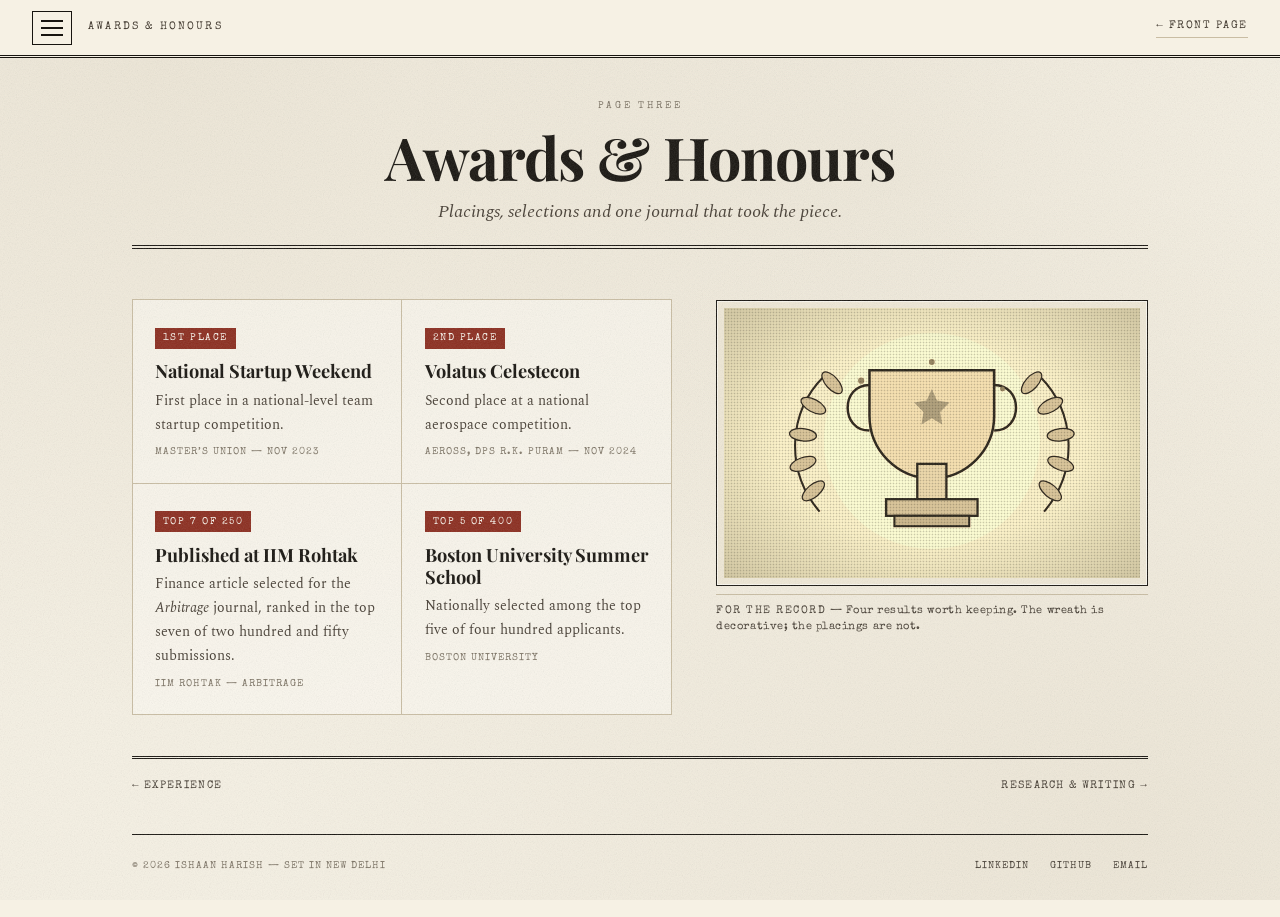
==== awards.html @ bba28bd8 "Rebuild as a six-page newspaper Replaces the single-page dark JS-swapped layout with six real pages " ====
<!DOCTYPE html>
<html lang="en">
<head>
<meta charset="UTF-8">
<meta name="viewport" content="width=device-width, initial-scale=1.0">
<title>Awards & Honours — Ishaan Harish</title>
<meta name="description" content="Placings, selections, and one journal.">
<link rel="icon" type="image/png" href="images/favicon.png">
<link rel="preconnect" href="https://fonts.googleapis.com">
<link rel="preconnect" href="https://fonts.gstatic.com" crossorigin>
<link href="https://fonts.googleapis.com/css2?family=UnifrakturMaguntia&family=Playfair+Display:ital,wght@0,400;0,700;0,900;1,400;1,700&family=Spectral:ital,wght@0,300;0,400;0,600;1,400&family=Special+Elite&display=swap" rel="stylesheet">
<link rel="stylesheet" href="assets/style.css">
</head>
<body>

<header class="topbar">
  <button class="burger" id="burger" aria-expanded="false" aria-controls="nav-panel" aria-label="Open index">
    <span></span><span></span><span></span>
  </button>
  <span class="topbar-label">Awards & Honours</span>
  <a class="topbar-home" href="index.html">&larr;&nbsp;Front&nbsp;Page</a>
</header>

<div class="nav-panel" id="nav-panel">
  <div class="nav-inner">
    <p class="nav-heading">Index &mdash; In this edition</p>
    <ul class="nav-list">
      <li><a href="index.html"><span class="nav-num">Page One</span><span class="nav-title">The Front Page</span><span class="nav-dots"></span><span class="nav-note">The lead story</span></a></li>
      <li><a href="experience.html"><span class="nav-num">Page Two</span><span class="nav-title">Experience</span><span class="nav-dots"></span><span class="nav-note">Where it happened</span></a></li>
      <li><a href="awards.html" aria-current="page"><span class="nav-num">Page Three</span><span class="nav-title">Awards & Honours</span><span class="nav-dots"></span><span class="nav-note">For the record</span></a></li>
      <li><a href="research.html"><span class="nav-num">Page Four</span><span class="nav-title">Research & Writing</span><span class="nav-dots"></span><span class="nav-note">In print</span></a></li>
      <li><a href="projects.html"><span class="nav-num">Page Five</span><span class="nav-title">The Project Log</span><span class="nav-dots"></span><span class="nav-note">Running &amp; queued</span></a></li>
      <li><a href="reading.html"><span class="nav-num">Page Six</span><span class="nav-title">The Reading Room</span><span class="nav-dots"></span><span class="nav-note">Currently on the desk</span></a></li>
    </ul>
  </div>
</div>

<main class="wrap">
  <div class="section-head">
    <p class="page-num">Page Three</p>
    <h1>Awards &amp; Honours</h1>
    <p class="deck">Placings, selections and one journal that took the piece.</p>
  </div>
  <div class="rule-double"></div>

  <div class="lead">
    <div>
      <div class="grid-2">
        <div class="notice">
          <span class="notice-rank">1st Place</span>
          <h3>National Startup Weekend</h3>
          <p>First place in a national-level team startup competition.</p>
          <p class="meta">Master&rsquo;s Union &mdash; Nov 2023</p>
        </div>
        <div class="notice">
          <span class="notice-rank">2nd Place</span>
          <h3>Volatus Celestecon</h3>
          <p>Second place at a national aerospace competition.</p>
          <p class="meta">Aeross, DPS R.K. Puram &mdash; Nov 2024</p>
        </div>
        <div class="notice">
          <span class="notice-rank">Top 7 of 250</span>
          <h3>Published at IIM Rohtak</h3>
          <p>Finance article selected for the <em>Arbitrage</em> journal, ranked in the top seven of two hundred and fifty submissions.</p>
          <p class="meta">IIM Rohtak &mdash; Arbitrage</p>
        </div>
        <div class="notice">
          <span class="notice-rank">Top 5 of 400</span>
          <h3>Boston University Summer School</h3>
          <p>Nationally selected among the top five of four hundred applicants.</p>
          <p class="meta">Boston University</p>
        </div>
      </div>
    </div>
    <div>
      <figure class="plate">
  <div class="plate-frame">
    <svg class="plate-art" viewBox="0 0 400 260" xmlns="http://www.w3.org/2000/svg" role="img" aria-label="A trophy in a laurel wreath, catching a slow sweep of light while sparks rise.">
  <defs><clipPath id="cupclip"><path d="M140 60 h120 v44 a60 60 0 0 1 -120 0 z M186 150 h28 v34 h-28 z M156 184 h88 v16 h-88 z"/></clipPath></defs>
  <rect width="400" height="260" fill="#e7dcbe"/>
  <circle cx="200" cy="128" r="104" fill="#efe5c9"/>
  <g stroke="#2a2418" stroke-width="2" fill="#d3c49b">
    <path d="M92 196 C58 156 62 100 96 66" fill="none"/>
    <path d="M308 196 C342 156 338 100 304 66" fill="none"/>
  </g>
  <g fill="#c3b28a" stroke="#2a2418" stroke-width="1.2">
    <ellipse cx="86" cy="176" rx="13" ry="6" transform="rotate(-40 86 176)"/>
    <ellipse cx="76" cy="150" rx="13" ry="6" transform="rotate(-20 76 150)"/>
    <ellipse cx="76" cy="122" rx="13" ry="6" transform="rotate(6 76 122)"/>
    <ellipse cx="86" cy="94"  rx="13" ry="6" transform="rotate(28 86 94)"/>
    <ellipse cx="104" cy="72" rx="13" ry="6" transform="rotate(48 104 72)"/>
    <ellipse cx="314" cy="176" rx="13" ry="6" transform="rotate(40 314 176)"/>
    <ellipse cx="324" cy="150" rx="13" ry="6" transform="rotate(20 324 150)"/>
    <ellipse cx="324" cy="122" rx="13" ry="6" transform="rotate(-6 324 122)"/>
    <ellipse cx="314" cy="94"  rx="13" ry="6" transform="rotate(-28 314 94)"/>
    <ellipse cx="296" cy="72"  rx="13" ry="6" transform="rotate(-48 296 72)"/>
  </g>
  <path d="M140 60 h120 v44 a60 60 0 0 1 -120 0 z" fill="#dccca0" stroke="#2a2418" stroke-width="2.4"/>
  <path d="M140 74 C112 74 112 118 140 118" fill="none" stroke="#2a2418" stroke-width="2.4"/>
  <path d="M260 74 C288 74 288 118 260 118" fill="none" stroke="#2a2418" stroke-width="2.4"/>
  <rect x="186" y="150" width="28" height="34" fill="#d3c49b" stroke="#2a2418" stroke-width="2.2"/>
  <rect x="156" y="184" width="88" height="16" fill="#c3b28a" stroke="#2a2418" stroke-width="2.2"/>
  <rect x="164" y="200" width="72" height="10" fill="#b8a67c" stroke="#2a2418" stroke-width="2"/>
  <path d="M200 78 l5 11 12 2 -9 9 2 12 -10 -6 -10 6 2 -12 -9 -9 12 -2 z" fill="#2a2418" opacity="0.35"/>
  <g clip-path="url(#cupclip)"><rect class="a-glint" x="120" y="40" width="26" height="180" fill="#fff8e2" opacity="0.75" transform="skewX(-18)"/></g>
  <g fill="#8a7a52">
    <circle class="a-spark"   cx="132" cy="70" r="3"/>
    <circle class="a-spark-2" cx="268" cy="78" r="2.4"/>
    <circle class="a-spark-3" cx="200" cy="52" r="2.8"/>
  </g>
</svg>
    <span class="plate-grain" aria-hidden="true"></span>
  </div>
  <figcaption class="plate-caption"><b>For the Record</b> &mdash; Four results worth keeping. The wreath is decorative; the placings are not.</figcaption>
</figure>
    </div>
  </div>


<nav class="turn-page"><a href="experience.html">&larr; Experience</a><a href="research.html">Research & Writing &rarr;</a></nav>

  <footer class="colophon">
    <p>&copy; 2026 Ishaan Harish &mdash; set in New Delhi</p>
    <nav>
      <a href="https://www.linkedin.com/in/ishaan-harish-511b70273/" target="_blank" rel="noopener">LinkedIn</a>
      <a href="https://github.com/Ish31008" target="_blank" rel="noopener">GitHub</a>
      <a href="mailto:ishaanharish3@gmail.com">Email</a>
    </nav>
  </footer>
</main>

<script src="assets/paper.js"></script>
</body>
</html>
---- assets/style.css ----
/* ============================================================
   Ishaan Harish — newsprint edition
   Palette: aged paper, ink black, oxblood accent
   ============================================================ */

:root {
  --paper:      #f6f1e4;
  --paper-2:    #fbf8ef;
  --paper-3:    #efe8d6;
  --ink:        #17140f;
  --ink-soft:   #453d33;
  --ink-faint:  #7b7263;
  --rule:       #cabf a8;
  --rule:       #c9bda3;
  --rule-soft:  #ded4bd;
  --accent:     #8b2c1e;
  --accent-dim: #a8503f;
  --green:      #3f5c3a;

  --serif-display: 'Playfair Display', 'Times New Roman', Times, serif;
  --serif-body:    'Spectral', Georgia, 'Times New Roman', serif;
  --black-letter:  'UnifrakturMaguntia', 'Playfair Display', serif;
  --typewriter:    'Special Elite', 'Courier New', Courier, monospace;

  --wrap: 1080px;
  --bar-h: 56px;
}

* { margin: 0; padding: 0; box-sizing: border-box; }

html { -webkit-text-size-adjust: 100%; scroll-behavior: smooth; }

body {
  background-color: var(--paper);
  /* faint newsprint fibre + uneven ageing */
  background-image:
    radial-gradient(ellipse at 12% 8%,  rgba(160,140,100,0.10), transparent 55%),
    radial-gradient(ellipse at 88% 92%, rgba(160,140,100,0.10), transparent 55%),
    radial-gradient(ellipse at 70% 20%, rgba(120,100,60,0.05),  transparent 40%);
  background-attachment: fixed;
  color: var(--ink);
  font-family: var(--serif-body);
  font-size: 17px;
  line-height: 1.72;
  overflow-x: hidden;
  position: relative;
}

/* paper grain over the whole page */
body::before {
  content: "";
  position: fixed;
  inset: 0;
  pointer-events: none;
  z-index: 9;
  opacity: 0.5;
  background-image: url("data:image/svg+xml,%3Csvg xmlns='http://www.w3.org/2000/svg' width='140' height='140'%3E%3Cfilter id='n'%3E%3CfeTurbulence type='fractalNoise' baseFrequency='0.85' numOctaves='3'/%3E%3CfeColorMatrix type='saturate' values='0'/%3E%3C/filter%3E%3Crect width='140' height='140' filter='url(%23n)' opacity='0.32'/%3E%3C/svg%3E");
}

::selection { background: var(--accent); color: var(--paper-2); }

/* ---------------- top bar + hamburger ---------------- */

.topbar {
  position: sticky;
  top: 0;
  z-index: 60;
  height: var(--bar-h);
  display: flex;
  align-items: center;
  gap: 1rem;
  padding: 0 clamp(0.9rem, 3vw, 2rem);
  background: var(--paper);
  border-bottom: 1px solid var(--ink);
  box-shadow: 0 1px 0 var(--paper), 0 2px 0 var(--ink);
}

.burger {
  --bw: 22px;
  width: 40px;
  height: 34px;
  flex: 0 0 auto;
  display: flex;
  flex-direction: column;
  justify-content: center;
  align-items: center;
  gap: 5px;
  background: transparent;
  border: 1px solid var(--ink);
  cursor: pointer;
  transition: background 0.18s ease;
}

.burger:hover { background: rgba(23,20,15,0.06); }
.burger:focus-visible { outline: 2px solid var(--accent); outline-offset: 2px; }

.burger span {
  display: block;
  width: var(--bw);
  height: 2px;
  background: var(--ink);
  transition: transform 0.26s ease, opacity 0.18s ease;
}

.burger[aria-expanded="true"] span:nth-child(1) { transform: translateY(7px) rotate(45deg); }
.burger[aria-expanded="true"] span:nth-child(2) { opacity: 0; }
.burger[aria-expanded="true"] span:nth-child(3) { transform: translateY(-7px) rotate(-45deg); }

.topbar-label {
  font-family: var(--typewriter);
  font-size: 0.68rem;
  letter-spacing: 0.2em;
  text-transform: uppercase;
  color: var(--ink-soft);
}

.topbar-home {
  margin-left: auto;
  font-family: var(--typewriter);
  font-size: 0.68rem;
  letter-spacing: 0.14em;
  text-transform: uppercase;
  color: var(--ink-soft);
  text-decoration: none;
  border-bottom: 1px solid var(--rule);
  padding-bottom: 1px;
  transition: color 0.18s, border-color 0.18s;
}
.topbar-home:hover { color: var(--accent); border-color: var(--accent); }

/* ---------------- drop-down index ---------------- */

.nav-panel {
  position: fixed;
  top: var(--bar-h);
  left: 0;
  right: 0;
  z-index: 55;
  background: var(--paper-2);
  border-bottom: 3px double var(--ink);
  box-shadow: 0 18px 40px -22px rgba(23,20,15,0.55);
  max-height: calc(100vh - var(--bar-h));
  overflow-y: auto;
  transform: translateY(-102%);
  visibility: hidden;
  transition: transform 0.34s cubic-bezier(.22,.75,.3,1), visibility 0s linear 0.34s;
}

.nav-panel.open {
  transform: translateY(0);
  visibility: visible;
  transition: transform 0.34s cubic-bezier(.22,.75,.3,1), visibility 0s;
}

.nav-inner {
  max-width: var(--wrap);
  margin: 0 auto;
  padding: 1.6rem clamp(0.9rem, 3vw, 2rem) 2rem;
}

.nav-heading {
  font-family: var(--typewriter);
  font-size: 0.66rem;
  letter-spacing: 0.28em;
  text-transform: uppercase;
  color: var(--ink-faint);
  padding-bottom: 0.5rem;
  border-bottom: 1px solid var(--ink);
  margin-bottom: 0.2rem;
}

.nav-list { list-style: none; }

.nav-list a {
  display: flex;
  align-items: baseline;
  gap: 0.9rem;
  padding: 0.72rem 0.2rem;
  border-bottom: 1px solid var(--rule-soft);
  text-decoration: none;
  color: var(--ink);
  transition: background 0.18s ease, padding-left 0.18s ease;
}

.nav-list a:hover,
.nav-list a:focus-visible {
  background: rgba(139,44,30,0.06);
  padding-left: 0.7rem;
  outline: none;
}

.nav-num {
  font-family: var(--typewriter);
  font-size: 0.66rem;
  letter-spacing: 0.14em;
  color: var(--ink-faint);
  min-width: 4.6rem;
}

.nav-title {
  font-family: var(--serif-display);
  font-size: 1.32rem;
  font-weight: 500;
}

.nav-dots {
  flex: 1;
  border-bottom: 1px dotted var(--rule);
  transform: translateY(-4px);
  min-width: 1rem;
}

.nav-note {
  font-family: var(--serif-body);
  font-style: italic;
  font-size: 0.82rem;
  color: var(--ink-faint);
  text-align: right;
  max-width: 20ch;
}

.nav-list a[aria-current="page"] .nav-title { color: var(--accent); }
.nav-list a[aria-current="page"] .nav-num::after { content: " ●"; color: var(--accent); }

/* ---------------- masthead ---------------- */

.wrap {
  max-width: var(--wrap);
  margin: 0 auto;
  padding: 0 clamp(0.9rem, 3vw, 2rem);
}

.masthead { padding-top: clamp(1.6rem, 4vw, 3rem); text-align: center; }

.masthead-rule-top {
  border-top: 1px solid var(--ink);
  border-bottom: 4px solid var(--ink);
  height: 5px;
  margin-bottom: 0.9rem;
}

.masthead h1,
.masthead .paper-name {
  font-family: var(--black-letter);
  font-weight: 400;
  font-size: clamp(2.6rem, 9vw, 5.4rem);
  line-height: 1.02;
  letter-spacing: 0.01em;
  color: var(--ink);
  margin: 0.2rem 0 0.5rem;
}

.masthead-motto {
  font-family: var(--serif-body);
  font-style: italic;
  font-size: 0.86rem;
  color: var(--ink-faint);
  margin-bottom: 0.9rem;
}

.dateline {
  display: flex;
  flex-wrap: wrap;
  justify-content: center;
  align-items: center;
  gap: 0.5rem 1.1rem;
  border-top: 1px solid var(--ink);
  border-bottom: 1px solid var(--ink);
  padding: 0.42rem 0;
  font-family: var(--typewriter);
  font-size: 0.62rem;
  letter-spacing: 0.16em;
  text-transform: uppercase;
  color: var(--ink-soft);
}

.dateline span::after {
  content: "·";
  margin-left: 1.1rem;
  color: var(--rule);
}
.dateline span:last-child::after { content: ""; margin: 0; }

/* ---------------- section head (inner pages) ---------------- */

.section-head {
  text-align: center;
  padding-top: clamp(1.4rem, 4vw, 2.6rem);
}

.section-head .page-num {
  font-family: var(--typewriter);
  font-size: 0.64rem;
  letter-spacing: 0.26em;
  text-transform: uppercase;
  color: var(--ink-faint);
  margin-bottom: 0.6rem;
}

.section-head h1 {
  font-family: var(--serif-display);
  font-weight: 700;
  font-size: clamp(2.1rem, 6.5vw, 3.7rem);
  line-height: 1.08;
  letter-spacing: -0.015em;
  margin-bottom: 0.5rem;
}

.section-head .deck {
  font-family: var(--serif-body);
  font-style: italic;
  font-size: clamp(0.95rem, 2vw, 1.1rem);
  color: var(--ink-soft);
  max-width: 56ch;
  margin: 0 auto 1rem;
}

.rule-double {
  border-top: 1px solid var(--ink);
  border-bottom: 1px solid var(--ink);
  height: 4px;
  margin: 1.1rem 0 1.6rem;
}

.rule-thin { border-top: 1px solid var(--rule); margin: 1.6rem 0; }

/* ---------------- lead story (home) ---------------- */

.lead {
  display: grid;
  grid-template-columns: 1.25fr 1fr;
  gap: clamp(1.4rem, 4vw, 2.8rem);
  align-items: start;
  padding: 1.6rem 0 0;
}

.lead-kicker {
  font-family: var(--typewriter);
  font-size: 0.64rem;
  letter-spacing: 0.24em;
  text-transform: uppercase;
  color: var(--accent);
  margin-bottom: 0.7rem;
}

.headline {
  font-family: var(--serif-display);
  font-weight: 700;
  font-size: clamp(2rem, 5.4vw, 3.4rem);
  line-height: 1.06;
  letter-spacing: -0.02em;
  margin-bottom: 0.7rem;
}

.subhead {
  font-family: var(--serif-display);
  font-style: italic;
  font-weight: 400;
  font-size: clamp(1rem, 2.2vw, 1.24rem);
  line-height: 1.45;
  color: var(--ink-soft);
  padding-bottom: 0.9rem;
  margin-bottom: 0.9rem;
  border-bottom: 1px solid var(--rule);
}

.byline {
  font-family: var(--typewriter);
  font-size: 0.62rem;
  letter-spacing: 0.16em;
  text-transform: uppercase;
  color: var(--ink-faint);
  margin-bottom: 1rem;
}

.body-copy { columns: 2; column-gap: 2rem; column-rule: 1px solid var(--rule-soft); }
.body-copy p { margin-bottom: 0.9rem; text-align: justify; hyphens: auto; }
.body-copy p:last-child { margin-bottom: 0; }

.dropcap::first-letter {
  float: left;
  font-family: var(--serif-display);
  font-weight: 700;
  font-size: 3.5em;
  line-height: 0.78;
  padding: 0.06em 0.1em 0 0;
  color: var(--accent);
}

/* ---------------- animated plates (the moving photographs) ---------------- */

.plate { margin: 0; }

.plate-frame {
  position: relative;
  border: 1px solid var(--ink);
  padding: 7px;
  background: var(--paper-3);
  box-shadow: inset 0 0 0 1px var(--paper-2);
  overflow: hidden;
}

.plate-art {
  display: block;
  width: 100%;
  height: auto;
  background: #e8dfc9;
  filter: sepia(0.42) contrast(1.06);
  animation: plate-flicker 5.5s steps(1, end) infinite;
}

/* halftone dots + vignette, so it reads as printed newsprint */
.plate-grain {
  position: absolute;
  inset: 7px;
  pointer-events: none;
  background-image:
    radial-gradient(circle at 50% 50%, rgba(23,20,15,0.30) 0.7px, transparent 1.1px),
    radial-gradient(ellipse at 50% 50%, transparent 52%, rgba(60,48,30,0.30) 100%);
  background-size: 3px 3px, 100% 100%;
  mix-blend-mode: multiply;
  opacity: 0.75;
}

@keyframes plate-flicker {
  0%, 91%, 100% { filter: sepia(0.42) contrast(1.06) brightness(1); }
  92%           { filter: sepia(0.42) contrast(1.12) brightness(1.06); }
  94%           { filter: sepia(0.42) contrast(1.02) brightness(0.95); }
  96%           { filter: sepia(0.42) contrast(1.1)  brightness(1.03); }
}

.plate-caption {
  font-family: var(--typewriter);
  font-size: 0.66rem;
  line-height: 1.55;
  letter-spacing: 0.05em;
  color: var(--ink-soft);
  padding-top: 0.5rem;
  margin-top: 0.5rem;
  border-top: 1px solid var(--rule);
}
.plate-caption b { font-weight: 400; text-transform: uppercase; letter-spacing: 0.14em; }

/* --- the motion inside the plates --- */
.a-flame   { transform-box: fill-box; transform-origin: 50% 100%; animation: flame 1.15s ease-in-out infinite alternate; }
.a-smoke   { animation: smoke 4.2s ease-out infinite; }
.a-quill   { transform-box: fill-box; transform-origin: 82% 96%; animation: quill 3.6s ease-in-out infinite; }
.a-ink     { animation: inkline 3.6s ease-in-out infinite; }
.a-cloud   { animation: drift 26s linear infinite; }
.a-cloud-2 { animation: drift 38s linear infinite; animation-delay: -12s; }
.a-flag    { transform-box: fill-box; transform-origin: 0% 50%; animation: flagwave 2.6s ease-in-out infinite; }
.a-window  { animation: windowlight 5s steps(1,end) infinite; }
.a-window-2{ animation: windowlight 5s steps(1,end) infinite; animation-delay: -2.2s; }
.a-glint   { animation: glint 4.4s ease-in-out infinite; }
.a-spark   { animation: spark 3.2s ease-out infinite; }
.a-spark-2 { animation: spark 3.2s ease-out infinite; animation-delay: -1.1s; }
.a-spark-3 { animation: spark 3.2s ease-out infinite; animation-delay: -2.05s; }
.a-page    { transform-box: fill-box; transform-origin: 0% 50%; animation: pageturn 5.2s ease-in-out infinite; }
.a-float   { animation: floatup 6s ease-in-out infinite; }
.a-float-2 { animation: floatup 6s ease-in-out infinite; animation-delay: -3s; }
.a-gear    { transform-box: fill-box; transform-origin: 50% 50%; animation: spin 9s linear infinite; }
.a-gear-r  { transform-box: fill-box; transform-origin: 50% 50%; animation: spin 6s linear infinite reverse; }
.a-bar     { transform-box: fill-box; transform-origin: 50% 100%; animation: grow 4.6s ease-in-out infinite; }
.a-bar-2   { transform-box: fill-box; transform-origin: 50% 100%; animation: grow 4.6s ease-in-out infinite; animation-delay: -0.5s; }
.a-bar-3   { transform-box: fill-box; transform-origin: 50% 100%; animation: grow 4.6s ease-in-out infinite; animation-delay: -1s; }
.a-slide   { animation: bookslide 5.8s ease-in-out infinite; }
.a-moth    { animation: moth 7s ease-in-out infinite; }

@keyframes flame {
  0%   { transform: scaleY(1)    scaleX(1)    translateX(0);    opacity: 0.95; }
  50%  { transform: scaleY(1.14) scaleX(0.93) translateX(-0.6px); opacity: 1; }
  100% { transform: scaleY(0.94) scaleX(1.06) translateX(0.7px); opacity: 0.9; }
}
@keyframes smoke {
  0%   { transform: translateY(0)    translateX(0);   opacity: 0; }
  18%  { opacity: 0.5; }
  100% { transform: translateY(-46px) translateX(9px); opacity: 0; }
}
@keyframes quill {
  0%, 100% { transform: rotate(-3deg) translate(0, 0); }
  25%      { transform: rotate(2deg)  translate(7px, 1px); }
  50%      { transform: rotate(-1deg) translate(15px, -1px); }
  75%      { transform: rotate(3deg)  translate(6px, 2px); }
}
@keyframes inkline {
  0%       { stroke-dashoffset: 120; }
  55%,100% { stroke-dashoffset: 0; }
}
@keyframes drift {
  from { transform: translateX(-120px); }
  to   { transform: translateX(460px); }
}
@keyframes flagwave {
  0%, 100% { transform: skewY(0deg)   scaleX(1); }
  50%      { transform: skewY(-4deg)  scaleX(0.94); }
}
@keyframes windowlight {
  0%, 45%  { opacity: 0.18; }
  50%, 95% { opacity: 0.72; }
}
@keyframes glint {
  0%, 62%   { transform: translateX(-140px); opacity: 0; }
  70%       { opacity: 0.85; }
  86%, 100% { transform: translateX(180px);  opacity: 0; }
}
@keyframes spark {
  0%   { transform: translateY(6px) scale(0.4); opacity: 0; }
  25%  { opacity: 0.9; }
  100% { transform: translateY(-40px) scale(1); opacity: 0; }
}
@keyframes pageturn {
  0%, 12%   { transform: rotateY(0deg);   opacity: 1; }
  46%       { transform: rotateY(-88deg); opacity: 0.85; }
  58%, 100% { transform: rotateY(0deg);   opacity: 1; }
}
@keyframes floatup {
  0%, 100% { transform: translateY(0)     rotate(0deg);  opacity: 0.55; }
  50%      { transform: translateY(-11px) rotate(-4deg); opacity: 0.95; }
}
@keyframes spin { to { transform: rotate(360deg); } }
@keyframes grow {
  0%, 100% { transform: scaleY(0.35); }
  50%      { transform: scaleY(1); }
}
@keyframes bookslide {
  0%, 100% { transform: translateY(0)   translateX(0); }
  40%      { transform: translateY(-9px) translateX(3px); }
  70%      { transform: translateY(-9px) translateX(3px); }
}
@keyframes moth {
  0%, 100% { transform: translate(0, 0) rotate(0deg); }
  25%      { transform: translate(20px, -14px) rotate(12deg); }
  50%      { transform: translate(-6px, -24px) rotate(-9deg); }
  75%      { transform: translate(-22px, -8px) rotate(6deg); }
}

/* ---------------- article entries ---------------- */

.entry {
  display: grid;
  grid-template-columns: 148px 1fr;
  gap: clamp(1rem, 3vw, 2rem);
  padding: 1.5rem 0;
  border-bottom: 1px solid var(--rule);
}
.entry:last-of-type { border-bottom: none; }

.entry-date {
  font-family: var(--typewriter);
  font-size: 0.66rem;
  letter-spacing: 0.12em;
  text-transform: uppercase;
  color: var(--ink-faint);
  padding-top: 0.35rem;
  line-height: 1.7;
}

.entry h2,
.entry h3 {
  font-family: var(--serif-display);
  font-weight: 700;
  font-size: clamp(1.25rem, 2.6vw, 1.62rem);
  line-height: 1.18;
  letter-spacing: -0.01em;
  margin-bottom: 0.25rem;
}

.entry-org {
  font-family: var(--typewriter);
  font-size: 0.66rem;
  letter-spacing: 0.1em;
  color: var(--accent);
  margin-bottom: 0.55rem;
}

.entry p.text { color: var(--ink-soft); font-size: 0.94rem; }

/* ---------------- card grid (awards) ---------------- */

.grid-2 { display: grid; grid-template-columns: repeat(auto-fit, minmax(268px, 1fr)); gap: 0; }

.notice {
  border: 1px solid var(--rule);
  margin: -0.5px;
  padding: 1.3rem 1.4rem;
  background: rgba(255,253,247,0.5);
  transition: background 0.2s ease, box-shadow 0.2s ease;
}
.notice:hover { background: var(--paper-2); box-shadow: inset 0 0 0 1px var(--ink); }

.notice-rank {
  display: inline-block;
  font-family: var(--typewriter);
  font-size: 0.6rem;
  letter-spacing: 0.16em;
  text-transform: uppercase;
  color: var(--paper-2);
  background: var(--accent);
  padding: 0.14rem 0.5rem;
  margin-bottom: 0.7rem;
}

.notice h3 {
  font-family: var(--serif-display);
  font-weight: 700;
  font-size: 1.14rem;
  line-height: 1.22;
  margin-bottom: 0.4rem;
}

.notice p { font-size: 0.87rem; color: var(--ink-soft); }
.notice .meta { font-family: var(--typewriter); font-size: 0.64rem; letter-spacing: 0.1em; color: var(--ink-faint); margin-top: 0.5rem; text-transform: uppercase; }

/* ---------------- status stamps ---------------- */

.stamp {
  display: inline-block;
  font-family: var(--typewriter);
  font-size: 0.6rem;
  letter-spacing: 0.18em;
  text-transform: uppercase;
  padding: 0.16rem 0.55rem;
  border: 1px solid;
  margin-bottom: 0.6rem;
  transform: rotate(-1.2deg);
}
.stamp.running { color: var(--green);     border-color: var(--green); }
.stamp.filed   { color: var(--ink-faint); border-color: var(--rule); }

/* ---------------- links ---------------- */

a.inline-link {
  color: var(--accent);
  text-decoration: none;
  border-bottom: 1px solid var(--accent-dim);
  transition: background 0.18s;
}
a.inline-link:hover { background: rgba(139,44,30,0.09); }

.read-more {
  display: inline-block;
  margin-top: 0.7rem;
  font-family: var(--typewriter);
  font-size: 0.66rem;
  letter-spacing: 0.14em;
  text-transform: uppercase;
  color: var(--accent);
  text-decoration: none;
  border-bottom: 1px solid var(--accent-dim);
  padding-bottom: 1px;
}
.read-more:hover { background: rgba(139,44,30,0.09); }

.btn-row { display: flex; flex-wrap: wrap; gap: 0.7rem; margin-top: 1.4rem; }

.btn {
  font-family: var(--typewriter);
  font-size: 0.68rem;
  letter-spacing: 0.16em;
  text-transform: uppercase;
  padding: 0.62rem 1.3rem;
  text-decoration: none;
  border: 1px solid var(--ink);
  background: transparent;
  color: var(--ink);
  cursor: pointer;
  transition: background 0.18s, color 0.18s;
}
.btn:hover { background: var(--ink); color: var(--paper); }
.btn-solid { background: var(--ink); color: var(--paper); }
.btn-solid:hover { background: var(--accent); border-color: var(--accent); color: var(--paper-2); }

/* ---------------- reading room ---------------- */

.shelf { display: grid; gap: 0; }

.book {
  display: grid;
  grid-template-columns: 54px 1fr;
  gap: 1.2rem;
  padding: 1.3rem 0;
  border-bottom: 1px solid var(--rule);
  align-items: start;
}

.book-spine {
  height: 78px;
  background: var(--ink);
  color: var(--paper);
  display: flex;
  align-items: center;
  justify-content: center;
  padding: 0.3rem 0;
  box-shadow: inset -3px 0 0 rgba(255,255,255,0.12);
}
.book.now .book-spine { background: var(--accent); }

.book-spine span {
  writing-mode: vertical-rl;
  font-family: var(--typewriter);
  font-size: 0.52rem;
  letter-spacing: 0.06em;
  text-transform: uppercase;
  white-space: nowrap;
  overflow: hidden;
  max-height: 70px;
}

.book-status {
  font-family: var(--typewriter);
  font-size: 0.62rem;
  letter-spacing: 0.18em;
  text-transform: uppercase;
  color: var(--ink-faint);
  margin-bottom: 0.2rem;
}
.book.now .book-status { color: var(--accent); }

.book h3 { font-family: var(--serif-display); font-weight: 700; font-size: 1.16rem; line-height: 1.2; }
.book .author { font-family: var(--typewriter); font-size: 0.66rem; letter-spacing: 0.08em; color: var(--ink-faint); margin: 0.2rem 0 0.45rem; }
.book .why { font-size: 0.9rem; font-style: italic; color: var(--ink-soft); }

/* ---------------- classified / form ---------------- */

.classified {
  border: 3px double var(--ink);
  padding: clamp(1.2rem, 3vw, 1.9rem);
  margin-top: 2rem;
  background: rgba(255,253,247,0.55);
}

.classified-head {
  font-family: var(--typewriter);
  font-size: 0.66rem;
  letter-spacing: 0.26em;
  text-transform: uppercase;
  color: var(--accent);
  margin-bottom: 0.4rem;
}

.classified h2 { font-family: var(--serif-display); font-weight: 700; font-size: 1.5rem; margin-bottom: 0.4rem; }
.classified p.text { color: var(--ink-soft); font-size: 0.9rem; margin-bottom: 1.1rem; }

.form { display: grid; gap: 0.7rem; }
.form-row { display: grid; grid-template-columns: 1fr 1fr; gap: 0.7rem; }

.form input,
.form textarea {
  width: 100%;
  background: var(--paper-2);
  border: 1px solid var(--rule);
  padding: 0.6rem 0.75rem;
  font-family: var(--typewriter);
  font-size: 0.78rem;
  color: var(--ink);
  outline: none;
  resize: vertical;
  transition: border-color 0.18s, background 0.18s;
}
.form input:focus,
.form textarea:focus { border-color: var(--ink); background: #fff; }
.form ::placeholder { color: var(--ink-faint); opacity: 0.7; }

/* ---------------- next-page nav ---------------- */

.turn-page {
  display: flex;
  justify-content: space-between;
  gap: 1rem;
  margin-top: 2.6rem;
  padding-top: 1.1rem;
  border-top: 3px double var(--ink);
  font-family: var(--typewriter);
  font-size: 0.68rem;
  letter-spacing: 0.12em;
  text-transform: uppercase;
}
.turn-page a { color: var(--ink-soft); text-decoration: none; transition: color 0.18s; }
.turn-page a:hover { color: var(--accent); }
.turn-page a[hidden] { visibility: hidden; }

/* ---------------- colophon ---------------- */

.colophon {
  margin-top: 2.4rem;
  padding: 1.4rem 0 2.6rem;
  border-top: 1px solid var(--ink);
  display: flex;
  flex-wrap: wrap;
  justify-content: space-between;
  align-items: center;
  gap: 0.9rem;
  font-family: var(--typewriter);
  font-size: 0.63rem;
  letter-spacing: 0.1em;
  text-transform: uppercase;
  color: var(--ink-faint);
}
.colophon nav { display: flex; gap: 1.3rem; flex-wrap: wrap; }
.colophon a { color: var(--ink-soft); text-decoration: none; border-bottom: 1px solid transparent; }
.colophon a:hover { color: var(--accent); border-color: var(--accent); }

/* ---------------- responsive ---------------- */

@media (max-width: 860px) {
  .lead { grid-template-columns: 1fr; }
  .body-copy { columns: 1; }
  .entry { grid-template-columns: 1fr; gap: 0.35rem; }
  .entry-date { padding-top: 0; }
  .nav-note { display: none; }
}

@media (max-width: 560px) {
  body { font-size: 16px; }
  .form-row { grid-template-columns: 1fr; }
  .nav-num { min-width: 3.6rem; }
  .nav-title { font-size: 1.12rem; }
  .dateline { font-size: 0.55rem; gap: 0.3rem 0.7rem; }
  .dateline span::after { margin-left: 0.7rem; }
  .book { grid-template-columns: 42px 1fr; gap: 0.9rem; }
}

@media (prefers-reduced-motion: reduce) {
  *, *::before, *::after {
    animation-duration: 0.001ms !important;
    animation-iteration-count: 1 !important;
    transition-duration: 0.001ms !important;
  }
  html { scroll-behavior: auto; }
}
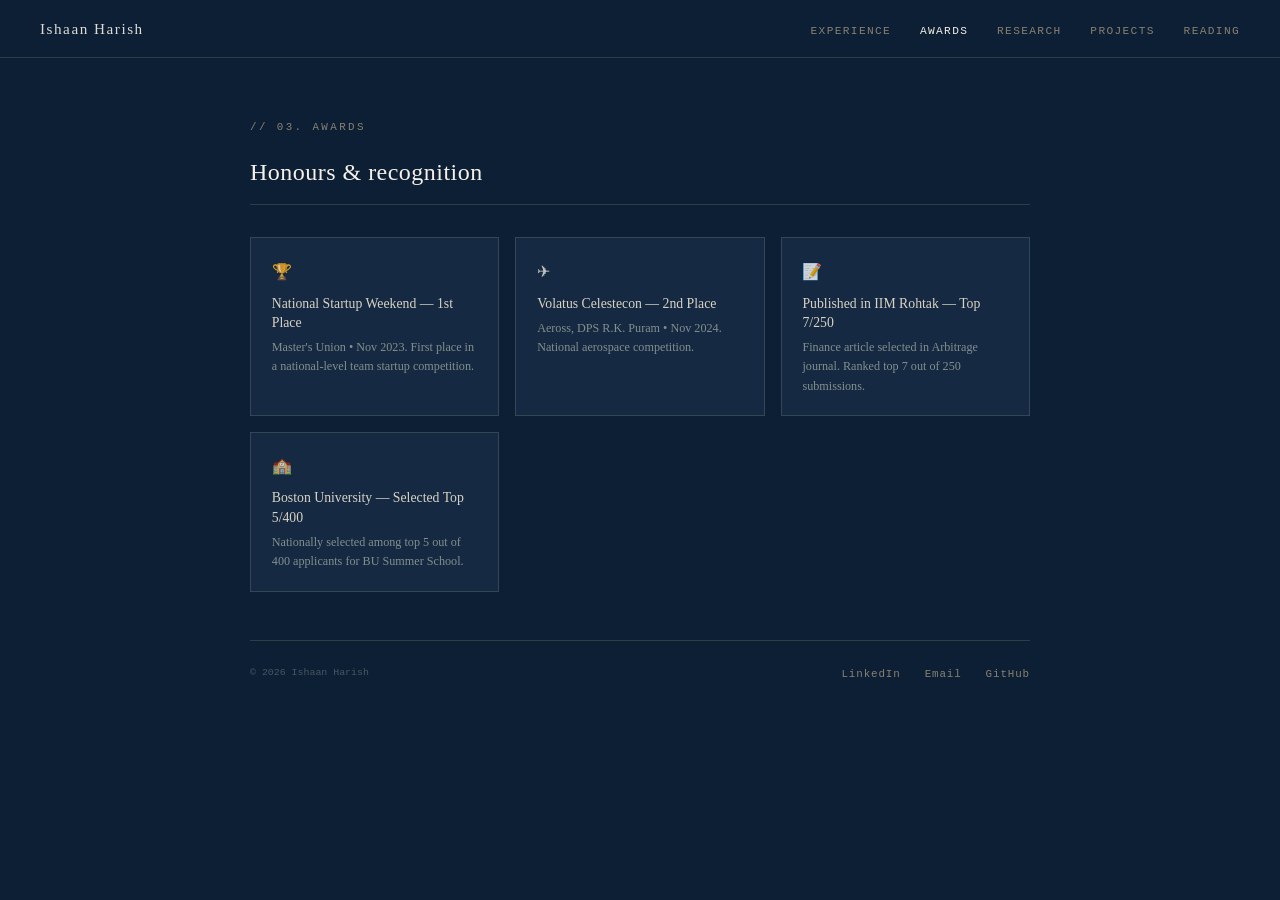
==== commit 24796c7f: "Drop the newspaper theme, restore the original design across six pages Reverts the visual rebuild en" ====
--- a/awards.html
+++ b/awards.html
@@ -3,132 +3,62 @@
 <head>
 <meta charset="UTF-8">
 <meta name="viewport" content="width=device-width, initial-scale=1.0">
-<title>Awards & Honours — Ishaan Harish</title>
-<meta name="description" content="Placings, selections, and one journal.">
+<title>Awards — Ishaan Harish</title>
 <link rel="icon" type="image/png" href="images/favicon.png">
-<link rel="preconnect" href="https://fonts.googleapis.com">
-<link rel="preconnect" href="https://fonts.gstatic.com" crossorigin>
-<link href="https://fonts.googleapis.com/css2?family=UnifrakturMaguntia&family=Playfair+Display:ital,wght@0,400;0,700;0,900;1,400;1,700&family=Spectral:ital,wght@0,300;0,400;0,600;1,400&family=Special+Elite&display=swap" rel="stylesheet">
 <link rel="stylesheet" href="assets/style.css">
 </head>
 <body>
 
-<header class="topbar">
-  <button class="burger" id="burger" aria-expanded="false" aria-controls="nav-panel" aria-label="Open index">
+<nav>
+  <a class="nav-logo" href="index.html">Ishaan Harish</a>
+  <button class="nav-toggle" id="nav-toggle" aria-expanded="false" aria-controls="nav-links" aria-label="Open menu">
     <span></span><span></span><span></span>
   </button>
-  <span class="topbar-label">Awards & Honours</span>
-  <a class="topbar-home" href="index.html">&larr;&nbsp;Front&nbsp;Page</a>
-</header>
+  <ul class="nav-links" id="nav-links">
+    <li><a href="experience.html">Experience</a></li>
+    <li><a href="awards.html" class="active">Awards</a></li>
+    <li><a href="research.html">Research</a></li>
+    <li><a href="projects.html">Projects</a></li>
+    <li><a href="reading.html">Reading</a></li>
+  </ul>
+</nav>
 
-<div class="nav-panel" id="nav-panel">
-  <div class="nav-inner">
-    <p class="nav-heading">Index &mdash; In this edition</p>
-    <ul class="nav-list">
-      <li><a href="index.html"><span class="nav-num">Page One</span><span class="nav-title">The Front Page</span><span class="nav-dots"></span><span class="nav-note">The lead story</span></a></li>
-      <li><a href="experience.html"><span class="nav-num">Page Two</span><span class="nav-title">Experience</span><span class="nav-dots"></span><span class="nav-note">Where it happened</span></a></li>
-      <li><a href="awards.html" aria-current="page"><span class="nav-num">Page Three</span><span class="nav-title">Awards & Honours</span><span class="nav-dots"></span><span class="nav-note">For the record</span></a></li>
-      <li><a href="research.html"><span class="nav-num">Page Four</span><span class="nav-title">Research & Writing</span><span class="nav-dots"></span><span class="nav-note">In print</span></a></li>
-      <li><a href="projects.html"><span class="nav-num">Page Five</span><span class="nav-title">The Project Log</span><span class="nav-dots"></span><span class="nav-note">Running &amp; queued</span></a></li>
-      <li><a href="reading.html"><span class="nav-num">Page Six</span><span class="nav-title">The Reading Room</span><span class="nav-dots"></span><span class="nav-note">Currently on the desk</span></a></li>
-    </ul>
+<div class="page-inner">
+  <p class="section-label">// 03. Awards</p>
+  <h2>Honours &amp; recognition</h2>
+  <div class="awards-grid">
+    <div class="award-card">
+      <div class="award-icon">&#127942;</div>
+      <p class="award-title">National Startup Weekend &mdash; 1st Place</p>
+      <p class="award-desc">Master's Union &bull; Nov 2023. First place in a national-level team startup competition.</p>
+    </div>
+    <div class="award-card">
+      <div class="award-icon">&#9992;</div>
+      <p class="award-title">Volatus Celestecon &mdash; 2nd Place</p>
+      <p class="award-desc">Aeross, DPS R.K. Puram &bull; Nov 2024. National aerospace competition.</p>
+    </div>
+    <div class="award-card">
+      <div class="award-icon">&#128221;</div>
+      <p class="award-title">Published in IIM Rohtak &mdash; Top 7/250</p>
+      <p class="award-desc">Finance article selected in Arbitrage journal. Ranked top 7 out of 250 submissions.</p>
+    </div>
+    <div class="award-card">
+      <div class="award-icon">&#127979;</div>
+      <p class="award-title">Boston University &mdash; Selected Top 5/400</p>
+      <p class="award-desc">Nationally selected among top 5 out of 400 applicants for BU Summer School.</p>
+    </div>
+  </div>
+
+  <div class="page-footer">
+    <p class="footer-copy">&copy; 2026 Ishaan Harish</p>
+    <div class="footer-links">
+      <a href="https://www.linkedin.com/in/ishaan-harish-511b70273/" target="_blank" rel="noopener">LinkedIn</a>
+      <a href="mailto:ishaanharish3@gmail.com">Email</a>
+      <a href="https://github.com/Ishaan3H" target="_blank" rel="noopener">GitHub</a>
+    </div>
   </div>
 </div>
 
-<main class="wrap">
-  <div class="section-head">
-    <p class="page-num">Page Three</p>
-    <h1>Awards &amp; Honours</h1>
-    <p class="deck">Placings, selections and one journal that took the piece.</p>
-  </div>
-  <div class="rule-double"></div>
-
-  <div class="lead">
-    <div>
-      <div class="grid-2">
-        <div class="notice">
-          <span class="notice-rank">1st Place</span>
-          <h3>National Startup Weekend</h3>
-          <p>First place in a national-level team startup competition.</p>
-          <p class="meta">Master&rsquo;s Union &mdash; Nov 2023</p>
-        </div>
-        <div class="notice">
-          <span class="notice-rank">2nd Place</span>
-          <h3>Volatus Celestecon</h3>
-          <p>Second place at a national aerospace competition.</p>
-          <p class="meta">Aeross, DPS R.K. Puram &mdash; Nov 2024</p>
-        </div>
-        <div class="notice">
-          <span class="notice-rank">Top 7 of 250</span>
-          <h3>Published at IIM Rohtak</h3>
-          <p>Finance article selected for the <em>Arbitrage</em> journal, ranked in the top seven of two hundred and fifty submissions.</p>
-          <p class="meta">IIM Rohtak &mdash; Arbitrage</p>
-        </div>
-        <div class="notice">
-          <span class="notice-rank">Top 5 of 400</span>
-          <h3>Boston University Summer School</h3>
-          <p>Nationally selected among the top five of four hundred applicants.</p>
-          <p class="meta">Boston University</p>
-        </div>
-      </div>
-    </div>
-    <div>
-      <figure class="plate">
-  <div class="plate-frame">
-    <svg class="plate-art" viewBox="0 0 400 260" xmlns="http://www.w3.org/2000/svg" role="img" aria-label="A trophy in a laurel wreath, catching a slow sweep of light while sparks rise.">
-  <defs><clipPath id="cupclip"><path d="M140 60 h120 v44 a60 60 0 0 1 -120 0 z M186 150 h28 v34 h-28 z M156 184 h88 v16 h-88 z"/></clipPath></defs>
-  <rect width="400" height="260" fill="#e7dcbe"/>
-  <circle cx="200" cy="128" r="104" fill="#efe5c9"/>
-  <g stroke="#2a2418" stroke-width="2" fill="#d3c49b">
-    <path d="M92 196 C58 156 62 100 96 66" fill="none"/>
-    <path d="M308 196 C342 156 338 100 304 66" fill="none"/>
-  </g>
-  <g fill="#c3b28a" stroke="#2a2418" stroke-width="1.2">
-    <ellipse cx="86" cy="176" rx="13" ry="6" transform="rotate(-40 86 176)"/>
-    <ellipse cx="76" cy="150" rx="13" ry="6" transform="rotate(-20 76 150)"/>
-    <ellipse cx="76" cy="122" rx="13" ry="6" transform="rotate(6 76 122)"/>
-    <ellipse cx="86" cy="94"  rx="13" ry="6" transform="rotate(28 86 94)"/>
-    <ellipse cx="104" cy="72" rx="13" ry="6" transform="rotate(48 104 72)"/>
-    <ellipse cx="314" cy="176" rx="13" ry="6" transform="rotate(40 314 176)"/>
-    <ellipse cx="324" cy="150" rx="13" ry="6" transform="rotate(20 324 150)"/>
-    <ellipse cx="324" cy="122" rx="13" ry="6" transform="rotate(-6 324 122)"/>
-    <ellipse cx="314" cy="94"  rx="13" ry="6" transform="rotate(-28 314 94)"/>
-    <ellipse cx="296" cy="72"  rx="13" ry="6" transform="rotate(-48 296 72)"/>
-  </g>
-  <path d="M140 60 h120 v44 a60 60 0 0 1 -120 0 z" fill="#dccca0" stroke="#2a2418" stroke-width="2.4"/>
-  <path d="M140 74 C112 74 112 118 140 118" fill="none" stroke="#2a2418" stroke-width="2.4"/>
-  <path d="M260 74 C288 74 288 118 260 118" fill="none" stroke="#2a2418" stroke-width="2.4"/>
-  <rect x="186" y="150" width="28" height="34" fill="#d3c49b" stroke="#2a2418" stroke-width="2.2"/>
-  <rect x="156" y="184" width="88" height="16" fill="#c3b28a" stroke="#2a2418" stroke-width="2.2"/>
-  <rect x="164" y="200" width="72" height="10" fill="#b8a67c" stroke="#2a2418" stroke-width="2"/>
-  <path d="M200 78 l5 11 12 2 -9 9 2 12 -10 -6 -10 6 2 -12 -9 -9 12 -2 z" fill="#2a2418" opacity="0.35"/>
-  <g clip-path="url(#cupclip)"><rect class="a-glint" x="120" y="40" width="26" height="180" fill="#fff8e2" opacity="0.75" transform="skewX(-18)"/></g>
-  <g fill="#8a7a52">
-    <circle class="a-spark"   cx="132" cy="70" r="3"/>
-    <circle class="a-spark-2" cx="268" cy="78" r="2.4"/>
-    <circle class="a-spark-3" cx="200" cy="52" r="2.8"/>
-  </g>
-</svg>
-    <span class="plate-grain" aria-hidden="true"></span>
-  </div>
-  <figcaption class="plate-caption"><b>For the Record</b> &mdash; Four results worth keeping. The wreath is decorative; the placings are not.</figcaption>
-</figure>
-    </div>
-  </div>
-
-
-<nav class="turn-page"><a href="experience.html">&larr; Experience</a><a href="research.html">Research & Writing &rarr;</a></nav>
-
-  <footer class="colophon">
-    <p>&copy; 2026 Ishaan Harish &mdash; set in New Delhi</p>
-    <nav>
-      <a href="https://www.linkedin.com/in/ishaan-harish-511b70273/" target="_blank" rel="noopener">LinkedIn</a>
-      <a href="https://github.com/Ish31008" target="_blank" rel="noopener">GitHub</a>
-      <a href="mailto:ishaanharish3@gmail.com">Email</a>
-    </nav>
-  </footer>
-</main>
-
-<script src="assets/paper.js"></script>
+<script src="assets/nav.js"></script>
 </body>
 </html>
--- a/assets/style.css
+++ b/assets/style.css
@@ -1,830 +1,507 @@
-/* ============================================================
-   Ishaan Harish — newsprint edition
-   Palette: aged paper, ink black, oxblood accent
-   ============================================================ */
-
 :root {
-  --paper:      #f6f1e4;
-  --paper-2:    #fbf8ef;
-  --paper-3:    #efe8d6;
-  --ink:        #17140f;
-  --ink-soft:   #453d33;
-  --ink-faint:  #7b7263;
-  --rule:       #cabf a8;
-  --rule:       #c9bda3;
-  --rule-soft:  #ded4bd;
-  --accent:     #8b2c1e;
-  --accent-dim: #a8503f;
-  --green:      #3f5c3a;
-
-  --serif-display: 'Playfair Display', 'Times New Roman', Times, serif;
-  --serif-body:    'Spectral', Georgia, 'Times New Roman', serif;
-  --black-letter:  'UnifrakturMaguntia', 'Playfair Display', serif;
-  --typewriter:    'Special Elite', 'Courier New', Courier, monospace;
-
-  --wrap: 1080px;
-  --bar-h: 56px;
+  --navy: #0d1f35;
+  --navy-light: #152a42;
+  --cream: #f5f0e8;
+  --cream-dim: #d9d2c4;
+  --beige: #c8bfa8;
+  --beige-dim: #8a8070;
+  --text: #ede8df;
+  --text-muted: #9fa8a0;
+  --border: rgba(200,191,168,0.18);
+  --border-hover: rgba(200,191,168,0.4);
 }
 
 * { margin: 0; padding: 0; box-sizing: border-box; }
 
-html { -webkit-text-size-adjust: 100%; scroll-behavior: smooth; }
-
 body {
-  background-color: var(--paper);
-  /* faint newsprint fibre + uneven ageing */
-  background-image:
-    radial-gradient(ellipse at 12% 8%,  rgba(160,140,100,0.10), transparent 55%),
-    radial-gradient(ellipse at 88% 92%, rgba(160,140,100,0.10), transparent 55%),
-    radial-gradient(ellipse at 70% 20%, rgba(120,100,60,0.05),  transparent 40%);
-  background-attachment: fixed;
-  color: var(--ink);
-  font-family: var(--serif-body);
-  font-size: 17px;
-  line-height: 1.72;
-  overflow-x: hidden;
-  position: relative;
-}
-
-/* paper grain over the whole page */
-body::before {
-  content: "";
+  background: var(--navy);
+  color: var(--text);
+  font-family: 'Georgia', serif;
+  line-height: 1.7;
+  padding-top: 58px;
+}
+
+/* NAV */
+nav {
   position: fixed;
-  inset: 0;
-  pointer-events: none;
-  z-index: 9;
-  opacity: 0.5;
-  background-image: url("data:image/svg+xml,%3Csvg xmlns='http://www.w3.org/2000/svg' width='140' height='140'%3E%3Cfilter id='n'%3E%3CfeTurbulence type='fractalNoise' baseFrequency='0.85' numOctaves='3'/%3E%3CfeColorMatrix type='saturate' values='0'/%3E%3C/filter%3E%3Crect width='140' height='140' filter='url(%23n)' opacity='0.32'/%3E%3C/svg%3E");
-}
-
-::selection { background: var(--accent); color: var(--paper-2); }
-
-/* ---------------- top bar + hamburger ---------------- */
-
-.topbar {
-  position: sticky;
-  top: 0;
-  z-index: 60;
-  height: var(--bar-h);
+  top: 0; left: 0; right: 0;
+  z-index: 100;
+  background: rgba(13,31,53,0.97);
+  border-bottom: 1px solid var(--border);
+  padding: 0 2.5rem;
   display: flex;
   align-items: center;
-  gap: 1rem;
-  padding: 0 clamp(0.9rem, 3vw, 2rem);
-  background: var(--paper);
-  border-bottom: 1px solid var(--ink);
-  box-shadow: 0 1px 0 var(--paper), 0 2px 0 var(--ink);
-}
-
-.burger {
-  --bw: 22px;
-  width: 40px;
-  height: 34px;
-  flex: 0 0 auto;
-  display: flex;
+  justify-content: space-between;
+  height: 58px;
+}
+
+.nav-logo {
+  font-family: 'Georgia', serif;
+  font-size: 0.95rem;
+  color: var(--cream);
+  letter-spacing: 0.1em;
+  text-decoration: none;
+  opacity: 0.9;
+  cursor: pointer;
+}
+
+.nav-links {
+  display: flex;
+  gap: 1.8rem;
+  list-style: none;
+}
+
+.nav-links a {
+  background: none;
+  border: none;
+  color: var(--beige-dim);
+  font-family: 'Courier New', monospace;
+  font-size: 0.7rem;
+  letter-spacing: 0.12em;
+  text-transform: uppercase;
+  cursor: pointer;
+  transition: color 0.2s;
+  padding: 0;
+  text-decoration: none;
+}
+
+.nav-links a:hover,
+.nav-links a.active { color: var(--cream); }
+
+/* hamburger — mobile only */
+.nav-toggle {
+  display: none;
+  width: 34px;
+  height: 30px;
   flex-direction: column;
   justify-content: center;
-  align-items: center;
+  align-items: flex-end;
   gap: 5px;
-  background: transparent;
-  border: 1px solid var(--ink);
+  background: none;
+  border: none;
   cursor: pointer;
-  transition: background 0.18s ease;
-}
-
-.burger:hover { background: rgba(23,20,15,0.06); }
-.burger:focus-visible { outline: 2px solid var(--accent); outline-offset: 2px; }
-
-.burger span {
+  padding: 0;
+}
+
+.nav-toggle span {
   display: block;
-  width: var(--bw);
-  height: 2px;
-  background: var(--ink);
-  transition: transform 0.26s ease, opacity 0.18s ease;
-}
-
-.burger[aria-expanded="true"] span:nth-child(1) { transform: translateY(7px) rotate(45deg); }
-.burger[aria-expanded="true"] span:nth-child(2) { opacity: 0; }
-.burger[aria-expanded="true"] span:nth-child(3) { transform: translateY(-7px) rotate(-45deg); }
-
-.topbar-label {
-  font-family: var(--typewriter);
-  font-size: 0.68rem;
-  letter-spacing: 0.2em;
-  text-transform: uppercase;
-  color: var(--ink-soft);
-}
-
-.topbar-home {
-  margin-left: auto;
-  font-family: var(--typewriter);
-  font-size: 0.68rem;
-  letter-spacing: 0.14em;
-  text-transform: uppercase;
-  color: var(--ink-soft);
+  width: 21px;
+  height: 1px;
+  background: var(--beige);
+  transition: transform 0.25s ease, opacity 0.2s ease;
+}
+
+.nav-toggle[aria-expanded="true"] span:nth-child(1) { transform: translateY(6px) rotate(45deg); }
+.nav-toggle[aria-expanded="true"] span:nth-child(2) { opacity: 0; }
+.nav-toggle[aria-expanded="true"] span:nth-child(3) { transform: translateY(-6px) rotate(-45deg); }
+
+/* PAGE */
+.page-inner {
+  max-width: 860px;
+  margin: 0 auto;
+  padding: 60px 2.5rem 80px;
+}
+
+/* TYPOGRAPHY */
+.section-label {
+  font-family: 'Courier New', monospace;
+  font-size: 0.68rem;
+  letter-spacing: 0.22em;
+  text-transform: uppercase;
+  color: var(--beige-dim);
+  margin-bottom: 1rem;
+}
+
+h1 {
+  font-size: clamp(2rem, 5vw, 3.2rem);
+  font-weight: normal;
+  line-height: 1.35;
+  color: var(--cream);
+  margin-bottom: 1.4rem;
+  letter-spacing: 0.01em;
+}
+
+h2 {
+  font-size: 1.5rem;
+  font-weight: normal;
+  color: var(--cream);
+  margin-bottom: 2rem;
+  padding-bottom: 0.7rem;
+  border-bottom: 1px solid var(--border);
+  letter-spacing: 0.02em;
+}
+
+h3 {
+  font-size: 0.98rem;
+  color: var(--cream-dim);
+  font-weight: normal;
+  margin-bottom: 0.28rem;
+  letter-spacing: 0.02em;
+}
+
+p { color: var(--text-muted); font-size: 0.93rem; }
+
+.divider {
+  width: 36px;
+  height: 1px;
+  background: var(--beige-dim);
+  margin: 1.3rem 0;
+  opacity: 0.45;
+}
+
+/* HOME */
+.home .page-inner {
+  display: flex;
+  flex-direction: column;
+  justify-content: center;
+  min-height: calc(100vh - 58px);
+}
+
+.hero-eyebrow {
+  font-family: 'Courier New', monospace;
+  font-size: 0.7rem;
+  color: var(--beige-dim);
+  letter-spacing: 0.18em;
+  text-transform: uppercase;
+  margin-bottom: 1.8rem;
+}
+
+.hero-bio {
+  font-size: 0.98rem;
+  color: var(--text-muted);
+  max-width: 560px;
+  margin-bottom: 2.2rem;
+  line-height: 1.85;
+}
+
+.hero-tags {
+  display: flex;
+  flex-wrap: wrap;
+  gap: 0.5rem;
+  margin-bottom: 2.2rem;
+}
+
+.tag {
+  font-family: 'Courier New', monospace;
+  font-size: 0.68rem;
+  padding: 0.22rem 0.7rem;
+  border: 1px solid var(--border);
+  color: var(--beige-dim);
+  letter-spacing: 0.06em;
+}
+
+.hero-ctas { display: flex; gap: 1rem; flex-wrap: wrap; }
+
+.btn {
+  font-family: 'Courier New', monospace;
+  font-size: 0.7rem;
+  letter-spacing: 0.12em;
+  text-transform: uppercase;
+  padding: 0.6rem 1.4rem;
   text-decoration: none;
-  border-bottom: 1px solid var(--rule);
+  transition: all 0.2s;
+  cursor: pointer;
+  border: none;
+  display: inline-block;
+}
+
+.btn-cream { background: var(--cream); color: var(--navy); }
+.btn-cream:hover { background: var(--cream-dim); }
+.btn-outline { background: transparent; border: 1px solid var(--border-hover); color: var(--beige); }
+.btn-outline:hover { border-color: var(--cream-dim); color: var(--cream); }
+
+/* EXPERIENCE */
+.exp-item {
+  display: grid;
+  grid-template-columns: 120px 1fr;
+  gap: 1.5rem;
+  padding: 1.5rem 0;
+  border-bottom: 1px solid var(--border);
+}
+
+.exp-item:last-child { border-bottom: none; }
+
+.exp-date {
+  font-family: 'Courier New', monospace;
+  font-size: 0.68rem;
+  color: var(--beige-dim);
+  opacity: 0.8;
+  padding-top: 0.1rem;
+}
+
+.exp-org {
+  font-family: 'Courier New', monospace;
+  font-size: 0.68rem;
+  color: var(--beige-dim);
+  margin-bottom: 0.5rem;
+  opacity: 0.7;
+}
+
+.exp-desc { font-size: 0.86rem; color: var(--text-muted); line-height: 1.75; }
+
+/* AWARDS */
+.awards-grid {
+  display: grid;
+  grid-template-columns: repeat(auto-fit, minmax(240px, 1fr));
+  gap: 1rem;
+}
+
+.award-card {
+  background: var(--navy-light);
+  border: 1px solid var(--border);
+  padding: 1.2rem 1.3rem;
+  transition: border-color 0.2s;
+}
+
+.award-card:hover { border-color: var(--border-hover); }
+.award-icon { font-size: 1rem; margin-bottom: 0.55rem; opacity: 0.8; }
+
+.award-title {
+  font-size: 0.86rem;
+  color: var(--cream-dim);
+  margin-bottom: 0.35rem;
+  line-height: 1.4;
+}
+
+.award-desc { font-size: 0.76rem; color: var(--text-muted); line-height: 1.6; opacity: 0.8; }
+
+/* RESEARCH */
+.research-card {
+  background: var(--navy-light);
+  border: 1px solid var(--border);
+  padding: 1.4rem 1.5rem;
+  margin-bottom: 1rem;
+  transition: border-color 0.2s;
+}
+
+.research-card:hover { border-color: var(--border-hover); }
+
+.research-meta {
+  font-family: 'Courier New', monospace;
+  font-size: 0.65rem;
+  color: var(--beige-dim);
+  letter-spacing: 0.1em;
+  margin-bottom: 0.5rem;
+  opacity: 0.7;
+}
+
+.research-desc { font-size: 0.85rem; color: var(--text-muted); line-height: 1.75; margin-top: 0.4rem; }
+
+.research-link {
+  display: inline-block;
+  margin-top: 0.8rem;
+  font-family: 'Courier New', monospace;
+  font-size: 0.7rem;
+  color: var(--beige);
+  text-decoration: none;
+  letter-spacing: 0.08em;
+  border-bottom: 1px solid var(--border);
   padding-bottom: 1px;
-  transition: color 0.18s, border-color 0.18s;
-}
-.topbar-home:hover { color: var(--accent); border-color: var(--accent); }
-
-/* ---------------- drop-down index ---------------- */
-
-.nav-panel {
-  position: fixed;
-  top: var(--bar-h);
-  left: 0;
-  right: 0;
-  z-index: 55;
-  background: var(--paper-2);
-  border-bottom: 3px double var(--ink);
-  box-shadow: 0 18px 40px -22px rgba(23,20,15,0.55);
-  max-height: calc(100vh - var(--bar-h));
-  overflow-y: auto;
-  transform: translateY(-102%);
-  visibility: hidden;
-  transition: transform 0.34s cubic-bezier(.22,.75,.3,1), visibility 0s linear 0.34s;
-}
-
-.nav-panel.open {
-  transform: translateY(0);
-  visibility: visible;
-  transition: transform 0.34s cubic-bezier(.22,.75,.3,1), visibility 0s;
-}
-
-.nav-inner {
-  max-width: var(--wrap);
-  margin: 0 auto;
-  padding: 1.6rem clamp(0.9rem, 3vw, 2rem) 2rem;
-}
-
-.nav-heading {
-  font-family: var(--typewriter);
-  font-size: 0.66rem;
-  letter-spacing: 0.28em;
-  text-transform: uppercase;
-  color: var(--ink-faint);
-  padding-bottom: 0.5rem;
-  border-bottom: 1px solid var(--ink);
-  margin-bottom: 0.2rem;
-}
-
-.nav-list { list-style: none; }
-
-.nav-list a {
-  display: flex;
-  align-items: baseline;
+  transition: border-color 0.2s, color 0.2s;
+}
+
+.research-link:hover { border-color: var(--beige); color: var(--cream); }
+
+/* PROJECTS */
+.project-status {
+  display: inline-block;
+  font-family: 'Courier New', monospace;
+  font-size: 0.63rem;
+  padding: 0.16rem 0.52rem;
+  letter-spacing: 0.1em;
+  text-transform: uppercase;
+  margin-bottom: 0.65rem;
+  border: 1px solid;
+}
+
+.status-planned { color: var(--beige-dim); border-color: rgba(138,128,112,0.3); }
+.status-active { color: #7ec8a4; border-color: rgba(126,200,164,0.3); }
+.status-done { color: var(--beige-dim); border-color: rgba(138,128,112,0.2); opacity: 0.7; }
+
+.project-card {
+  background: var(--navy-light);
+  border: 1px solid var(--border);
+  padding: 1.2rem 1.4rem;
+  margin-bottom: 0.9rem;
+  transition: border-color 0.2s;
+}
+
+.project-card:hover { border-color: var(--border-hover); }
+.project-desc { font-size: 0.85rem; color: var(--text-muted); line-height: 1.75; margin-top: 0.22rem; }
+
+/* READING */
+.reading-grid {
+  display: grid;
   gap: 0.9rem;
-  padding: 0.72rem 0.2rem;
-  border-bottom: 1px solid var(--rule-soft);
-  text-decoration: none;
-  color: var(--ink);
-  transition: background 0.18s ease, padding-left 0.18s ease;
-}
-
-.nav-list a:hover,
-.nav-list a:focus-visible {
-  background: rgba(139,44,30,0.06);
-  padding-left: 0.7rem;
-  outline: none;
-}
-
-.nav-num {
-  font-family: var(--typewriter);
-  font-size: 0.66rem;
-  letter-spacing: 0.14em;
-  color: var(--ink-faint);
-  min-width: 4.6rem;
-}
-
-.nav-title {
-  font-family: var(--serif-display);
-  font-size: 1.32rem;
-  font-weight: 500;
-}
-
-.nav-dots {
-  flex: 1;
-  border-bottom: 1px dotted var(--rule);
-  transform: translateY(-4px);
-  min-width: 1rem;
-}
-
-.nav-note {
-  font-family: var(--serif-body);
-  font-style: italic;
-  font-size: 0.82rem;
-  color: var(--ink-faint);
-  text-align: right;
-  max-width: 20ch;
-}
-
-.nav-list a[aria-current="page"] .nav-title { color: var(--accent); }
-.nav-list a[aria-current="page"] .nav-num::after { content: " ●"; color: var(--accent); }
-
-/* ---------------- masthead ---------------- */
-
-.wrap {
-  max-width: var(--wrap);
-  margin: 0 auto;
-  padding: 0 clamp(0.9rem, 3vw, 2rem);
-}
-
-.masthead { padding-top: clamp(1.6rem, 4vw, 3rem); text-align: center; }
-
-.masthead-rule-top {
-  border-top: 1px solid var(--ink);
-  border-bottom: 4px solid var(--ink);
-  height: 5px;
-  margin-bottom: 0.9rem;
-}
-
-.masthead h1,
-.masthead .paper-name {
-  font-family: var(--black-letter);
-  font-weight: 400;
-  font-size: clamp(2.6rem, 9vw, 5.4rem);
-  line-height: 1.02;
-  letter-spacing: 0.01em;
-  color: var(--ink);
-  margin: 0.2rem 0 0.5rem;
-}
-
-.masthead-motto {
-  font-family: var(--serif-body);
-  font-style: italic;
-  font-size: 0.86rem;
-  color: var(--ink-faint);
-  margin-bottom: 0.9rem;
-}
-
-.dateline {
-  display: flex;
-  flex-wrap: wrap;
-  justify-content: center;
-  align-items: center;
-  gap: 0.5rem 1.1rem;
-  border-top: 1px solid var(--ink);
-  border-bottom: 1px solid var(--ink);
-  padding: 0.42rem 0;
-  font-family: var(--typewriter);
-  font-size: 0.62rem;
-  letter-spacing: 0.16em;
-  text-transform: uppercase;
-  color: var(--ink-soft);
-}
-
-.dateline span::after {
-  content: "·";
-  margin-left: 1.1rem;
-  color: var(--rule);
-}
-.dateline span:last-child::after { content: ""; margin: 0; }
-
-/* ---------------- section head (inner pages) ---------------- */
-
-.section-head {
-  text-align: center;
-  padding-top: clamp(1.4rem, 4vw, 2.6rem);
-}
-
-.section-head .page-num {
-  font-family: var(--typewriter);
-  font-size: 0.64rem;
-  letter-spacing: 0.26em;
-  text-transform: uppercase;
-  color: var(--ink-faint);
-  margin-bottom: 0.6rem;
-}
-
-.section-head h1 {
-  font-family: var(--serif-display);
-  font-weight: 700;
-  font-size: clamp(2.1rem, 6.5vw, 3.7rem);
-  line-height: 1.08;
-  letter-spacing: -0.015em;
-  margin-bottom: 0.5rem;
-}
-
-.section-head .deck {
-  font-family: var(--serif-body);
-  font-style: italic;
-  font-size: clamp(0.95rem, 2vw, 1.1rem);
-  color: var(--ink-soft);
-  max-width: 56ch;
-  margin: 0 auto 1rem;
-}
-
-.rule-double {
-  border-top: 1px solid var(--ink);
-  border-bottom: 1px solid var(--ink);
-  height: 4px;
-  margin: 1.1rem 0 1.6rem;
-}
-
-.rule-thin { border-top: 1px solid var(--rule); margin: 1.6rem 0; }
-
-/* ---------------- lead story (home) ---------------- */
-
-.lead {
-  display: grid;
-  grid-template-columns: 1.25fr 1fr;
-  gap: clamp(1.4rem, 4vw, 2.8rem);
-  align-items: start;
-  padding: 1.6rem 0 0;
-}
-
-.lead-kicker {
-  font-family: var(--typewriter);
-  font-size: 0.64rem;
-  letter-spacing: 0.24em;
-  text-transform: uppercase;
-  color: var(--accent);
-  margin-bottom: 0.7rem;
-}
-
-.headline {
-  font-family: var(--serif-display);
-  font-weight: 700;
-  font-size: clamp(2rem, 5.4vw, 3.4rem);
-  line-height: 1.06;
-  letter-spacing: -0.02em;
-  margin-bottom: 0.7rem;
-}
-
-.subhead {
-  font-family: var(--serif-display);
-  font-style: italic;
-  font-weight: 400;
-  font-size: clamp(1rem, 2.2vw, 1.24rem);
-  line-height: 1.45;
-  color: var(--ink-soft);
-  padding-bottom: 0.9rem;
-  margin-bottom: 0.9rem;
-  border-bottom: 1px solid var(--rule);
-}
-
-.byline {
-  font-family: var(--typewriter);
-  font-size: 0.62rem;
-  letter-spacing: 0.16em;
-  text-transform: uppercase;
-  color: var(--ink-faint);
-  margin-bottom: 1rem;
-}
-
-.body-copy { columns: 2; column-gap: 2rem; column-rule: 1px solid var(--rule-soft); }
-.body-copy p { margin-bottom: 0.9rem; text-align: justify; hyphens: auto; }
-.body-copy p:last-child { margin-bottom: 0; }
-
-.dropcap::first-letter {
-  float: left;
-  font-family: var(--serif-display);
-  font-weight: 700;
-  font-size: 3.5em;
-  line-height: 0.78;
-  padding: 0.06em 0.1em 0 0;
-  color: var(--accent);
-}
-
-/* ---------------- animated plates (the moving photographs) ---------------- */
-
-.plate { margin: 0; }
-
-.plate-frame {
-  position: relative;
-  border: 1px solid var(--ink);
-  padding: 7px;
-  background: var(--paper-3);
-  box-shadow: inset 0 0 0 1px var(--paper-2);
-  overflow: hidden;
-}
-
-.plate-art {
-  display: block;
-  width: 100%;
-  height: auto;
-  background: #e8dfc9;
-  filter: sepia(0.42) contrast(1.06);
-  animation: plate-flicker 5.5s steps(1, end) infinite;
-}
-
-/* halftone dots + vignette, so it reads as printed newsprint */
-.plate-grain {
-  position: absolute;
-  inset: 7px;
-  pointer-events: none;
-  background-image:
-    radial-gradient(circle at 50% 50%, rgba(23,20,15,0.30) 0.7px, transparent 1.1px),
-    radial-gradient(ellipse at 50% 50%, transparent 52%, rgba(60,48,30,0.30) 100%);
-  background-size: 3px 3px, 100% 100%;
-  mix-blend-mode: multiply;
-  opacity: 0.75;
-}
-
-@keyframes plate-flicker {
-  0%, 91%, 100% { filter: sepia(0.42) contrast(1.06) brightness(1); }
-  92%           { filter: sepia(0.42) contrast(1.12) brightness(1.06); }
-  94%           { filter: sepia(0.42) contrast(1.02) brightness(0.95); }
-  96%           { filter: sepia(0.42) contrast(1.1)  brightness(1.03); }
-}
-
-.plate-caption {
-  font-family: var(--typewriter);
-  font-size: 0.66rem;
-  line-height: 1.55;
-  letter-spacing: 0.05em;
-  color: var(--ink-soft);
-  padding-top: 0.5rem;
-  margin-top: 0.5rem;
-  border-top: 1px solid var(--rule);
-}
-.plate-caption b { font-weight: 400; text-transform: uppercase; letter-spacing: 0.14em; }
-
-/* --- the motion inside the plates --- */
-.a-flame   { transform-box: fill-box; transform-origin: 50% 100%; animation: flame 1.15s ease-in-out infinite alternate; }
-.a-smoke   { animation: smoke 4.2s ease-out infinite; }
-.a-quill   { transform-box: fill-box; transform-origin: 82% 96%; animation: quill 3.6s ease-in-out infinite; }
-.a-ink     { animation: inkline 3.6s ease-in-out infinite; }
-.a-cloud   { animation: drift 26s linear infinite; }
-.a-cloud-2 { animation: drift 38s linear infinite; animation-delay: -12s; }
-.a-flag    { transform-box: fill-box; transform-origin: 0% 50%; animation: flagwave 2.6s ease-in-out infinite; }
-.a-window  { animation: windowlight 5s steps(1,end) infinite; }
-.a-window-2{ animation: windowlight 5s steps(1,end) infinite; animation-delay: -2.2s; }
-.a-glint   { animation: glint 4.4s ease-in-out infinite; }
-.a-spark   { animation: spark 3.2s ease-out infinite; }
-.a-spark-2 { animation: spark 3.2s ease-out infinite; animation-delay: -1.1s; }
-.a-spark-3 { animation: spark 3.2s ease-out infinite; animation-delay: -2.05s; }
-.a-page    { transform-box: fill-box; transform-origin: 0% 50%; animation: pageturn 5.2s ease-in-out infinite; }
-.a-float   { animation: floatup 6s ease-in-out infinite; }
-.a-float-2 { animation: floatup 6s ease-in-out infinite; animation-delay: -3s; }
-.a-gear    { transform-box: fill-box; transform-origin: 50% 50%; animation: spin 9s linear infinite; }
-.a-gear-r  { transform-box: fill-box; transform-origin: 50% 50%; animation: spin 6s linear infinite reverse; }
-.a-bar     { transform-box: fill-box; transform-origin: 50% 100%; animation: grow 4.6s ease-in-out infinite; }
-.a-bar-2   { transform-box: fill-box; transform-origin: 50% 100%; animation: grow 4.6s ease-in-out infinite; animation-delay: -0.5s; }
-.a-bar-3   { transform-box: fill-box; transform-origin: 50% 100%; animation: grow 4.6s ease-in-out infinite; animation-delay: -1s; }
-.a-slide   { animation: bookslide 5.8s ease-in-out infinite; }
-.a-moth    { animation: moth 7s ease-in-out infinite; }
-
-@keyframes flame {
-  0%   { transform: scaleY(1)    scaleX(1)    translateX(0);    opacity: 0.95; }
-  50%  { transform: scaleY(1.14) scaleX(0.93) translateX(-0.6px); opacity: 1; }
-  100% { transform: scaleY(0.94) scaleX(1.06) translateX(0.7px); opacity: 0.9; }
-}
-@keyframes smoke {
-  0%   { transform: translateY(0)    translateX(0);   opacity: 0; }
-  18%  { opacity: 0.5; }
-  100% { transform: translateY(-46px) translateX(9px); opacity: 0; }
-}
-@keyframes quill {
-  0%, 100% { transform: rotate(-3deg) translate(0, 0); }
-  25%      { transform: rotate(2deg)  translate(7px, 1px); }
-  50%      { transform: rotate(-1deg) translate(15px, -1px); }
-  75%      { transform: rotate(3deg)  translate(6px, 2px); }
-}
-@keyframes inkline {
-  0%       { stroke-dashoffset: 120; }
-  55%,100% { stroke-dashoffset: 0; }
-}
-@keyframes drift {
-  from { transform: translateX(-120px); }
-  to   { transform: translateX(460px); }
-}
-@keyframes flagwave {
-  0%, 100% { transform: skewY(0deg)   scaleX(1); }
-  50%      { transform: skewY(-4deg)  scaleX(0.94); }
-}
-@keyframes windowlight {
-  0%, 45%  { opacity: 0.18; }
-  50%, 95% { opacity: 0.72; }
-}
-@keyframes glint {
-  0%, 62%   { transform: translateX(-140px); opacity: 0; }
-  70%       { opacity: 0.85; }
-  86%, 100% { transform: translateX(180px);  opacity: 0; }
-}
-@keyframes spark {
-  0%   { transform: translateY(6px) scale(0.4); opacity: 0; }
-  25%  { opacity: 0.9; }
-  100% { transform: translateY(-40px) scale(1); opacity: 0; }
-}
-@keyframes pageturn {
-  0%, 12%   { transform: rotateY(0deg);   opacity: 1; }
-  46%       { transform: rotateY(-88deg); opacity: 0.85; }
-  58%, 100% { transform: rotateY(0deg);   opacity: 1; }
-}
-@keyframes floatup {
-  0%, 100% { transform: translateY(0)     rotate(0deg);  opacity: 0.55; }
-  50%      { transform: translateY(-11px) rotate(-4deg); opacity: 0.95; }
-}
-@keyframes spin { to { transform: rotate(360deg); } }
-@keyframes grow {
-  0%, 100% { transform: scaleY(0.35); }
-  50%      { transform: scaleY(1); }
-}
-@keyframes bookslide {
-  0%, 100% { transform: translateY(0)   translateX(0); }
-  40%      { transform: translateY(-9px) translateX(3px); }
-  70%      { transform: translateY(-9px) translateX(3px); }
-}
-@keyframes moth {
-  0%, 100% { transform: translate(0, 0) rotate(0deg); }
-  25%      { transform: translate(20px, -14px) rotate(12deg); }
-  50%      { transform: translate(-6px, -24px) rotate(-9deg); }
-  75%      { transform: translate(-22px, -8px) rotate(6deg); }
-}
-
-/* ---------------- article entries ---------------- */
-
-.entry {
-  display: grid;
-  grid-template-columns: 148px 1fr;
-  gap: clamp(1rem, 3vw, 2rem);
-  padding: 1.5rem 0;
-  border-bottom: 1px solid var(--rule);
-}
-.entry:last-of-type { border-bottom: none; }
-
-.entry-date {
-  font-family: var(--typewriter);
-  font-size: 0.66rem;
-  letter-spacing: 0.12em;
-  text-transform: uppercase;
-  color: var(--ink-faint);
-  padding-top: 0.35rem;
-  line-height: 1.7;
-}
-
-.entry h2,
-.entry h3 {
-  font-family: var(--serif-display);
-  font-weight: 700;
-  font-size: clamp(1.25rem, 2.6vw, 1.62rem);
-  line-height: 1.18;
-  letter-spacing: -0.01em;
-  margin-bottom: 0.25rem;
-}
-
-.entry-org {
-  font-family: var(--typewriter);
-  font-size: 0.66rem;
-  letter-spacing: 0.1em;
-  color: var(--accent);
-  margin-bottom: 0.55rem;
-}
-
-.entry p.text { color: var(--ink-soft); font-size: 0.94rem; }
-
-/* ---------------- card grid (awards) ---------------- */
-
-.grid-2 { display: grid; grid-template-columns: repeat(auto-fit, minmax(268px, 1fr)); gap: 0; }
-
-.notice {
-  border: 1px solid var(--rule);
-  margin: -0.5px;
-  padding: 1.3rem 1.4rem;
-  background: rgba(255,253,247,0.5);
-  transition: background 0.2s ease, box-shadow 0.2s ease;
-}
-.notice:hover { background: var(--paper-2); box-shadow: inset 0 0 0 1px var(--ink); }
-
-.notice-rank {
-  display: inline-block;
-  font-family: var(--typewriter);
-  font-size: 0.6rem;
-  letter-spacing: 0.16em;
-  text-transform: uppercase;
-  color: var(--paper-2);
-  background: var(--accent);
-  padding: 0.14rem 0.5rem;
-  margin-bottom: 0.7rem;
-}
-
-.notice h3 {
-  font-family: var(--serif-display);
-  font-weight: 700;
-  font-size: 1.14rem;
-  line-height: 1.22;
-  margin-bottom: 0.4rem;
-}
-
-.notice p { font-size: 0.87rem; color: var(--ink-soft); }
-.notice .meta { font-family: var(--typewriter); font-size: 0.64rem; letter-spacing: 0.1em; color: var(--ink-faint); margin-top: 0.5rem; text-transform: uppercase; }
-
-/* ---------------- status stamps ---------------- */
-
-.stamp {
-  display: inline-block;
-  font-family: var(--typewriter);
-  font-size: 0.6rem;
-  letter-spacing: 0.18em;
-  text-transform: uppercase;
-  padding: 0.16rem 0.55rem;
-  border: 1px solid;
-  margin-bottom: 0.6rem;
-  transform: rotate(-1.2deg);
-}
-.stamp.running { color: var(--green);     border-color: var(--green); }
-.stamp.filed   { color: var(--ink-faint); border-color: var(--rule); }
-
-/* ---------------- links ---------------- */
-
-a.inline-link {
-  color: var(--accent);
-  text-decoration: none;
-  border-bottom: 1px solid var(--accent-dim);
-  transition: background 0.18s;
-}
-a.inline-link:hover { background: rgba(139,44,30,0.09); }
-
-.read-more {
-  display: inline-block;
-  margin-top: 0.7rem;
-  font-family: var(--typewriter);
-  font-size: 0.66rem;
-  letter-spacing: 0.14em;
-  text-transform: uppercase;
-  color: var(--accent);
-  text-decoration: none;
-  border-bottom: 1px solid var(--accent-dim);
-  padding-bottom: 1px;
-}
-.read-more:hover { background: rgba(139,44,30,0.09); }
-
-.btn-row { display: flex; flex-wrap: wrap; gap: 0.7rem; margin-top: 1.4rem; }
-
-.btn {
-  font-family: var(--typewriter);
-  font-size: 0.68rem;
-  letter-spacing: 0.16em;
-  text-transform: uppercase;
-  padding: 0.62rem 1.3rem;
-  text-decoration: none;
-  border: 1px solid var(--ink);
-  background: transparent;
-  color: var(--ink);
-  cursor: pointer;
-  transition: background 0.18s, color 0.18s;
-}
-.btn:hover { background: var(--ink); color: var(--paper); }
-.btn-solid { background: var(--ink); color: var(--paper); }
-.btn-solid:hover { background: var(--accent); border-color: var(--accent); color: var(--paper-2); }
-
-/* ---------------- reading room ---------------- */
-
-.shelf { display: grid; gap: 0; }
-
-.book {
-  display: grid;
-  grid-template-columns: 54px 1fr;
-  gap: 1.2rem;
-  padding: 1.3rem 0;
-  border-bottom: 1px solid var(--rule);
-  align-items: start;
-}
+  margin-bottom: 2rem;
+}
+
+.book-card {
+  background: var(--navy-light);
+  border: 1px solid var(--border);
+  padding: 1.1rem 1.3rem;
+  display: flex;
+  gap: 1rem;
+  align-items: flex-start;
+  transition: border-color 0.2s;
+}
+
+.book-card:hover { border-color: var(--border-hover); }
+.book-card.current { border-color: var(--border-hover); }
 
 .book-spine {
-  height: 78px;
-  background: var(--ink);
-  color: var(--paper);
+  width: 38px;
+  min-width: 38px;
+  height: 56px;
+  background: var(--beige-dim);
+  opacity: 0.65;
   display: flex;
   align-items: center;
   justify-content: center;
-  padding: 0.3rem 0;
-  box-shadow: inset -3px 0 0 rgba(255,255,255,0.12);
-}
-.book.now .book-spine { background: var(--accent); }
-
-.book-spine span {
+  flex-shrink: 0;
+}
+
+.book-spine.current-spine { opacity: 0.85; }
+
+.book-spine-text {
+  font-family: 'Courier New', monospace;
+  font-size: 0.45rem;
+  color: var(--navy);
+  font-weight: bold;
   writing-mode: vertical-rl;
-  font-family: var(--typewriter);
-  font-size: 0.52rem;
-  letter-spacing: 0.06em;
-  text-transform: uppercase;
-  white-space: nowrap;
+  letter-spacing: 0.04em;
   overflow: hidden;
-  max-height: 70px;
+  max-height: 50px;
+  text-align: center;
 }
 
 .book-status {
-  font-family: var(--typewriter);
+  font-family: 'Courier New', monospace;
   font-size: 0.62rem;
+  letter-spacing: 0.14em;
+  text-transform: uppercase;
+  margin-bottom: 0.25rem;
+}
+
+.book-status.reading { color: #7ec8a4; }
+.book-status.planned { color: var(--beige-dim); opacity: 0.7; }
+
+.book-title { font-size: 0.94rem; color: var(--cream-dim); margin-bottom: 0.12rem; }
+
+.book-author {
+  font-family: 'Courier New', monospace;
+  font-size: 0.68rem;
+  color: var(--text-muted);
+  margin-bottom: 0.4rem;
+  opacity: 0.7;
+}
+
+.book-why { font-size: 0.82rem; color: var(--text-muted); font-style: italic; line-height: 1.6; opacity: 0.85; }
+
+.suggest-box {
+  background: var(--navy-light);
+  border: 1px solid var(--border);
+  padding: 1.4rem 1.5rem;
+  margin-top: 0.5rem;
+}
+
+.suggest-title {
+  font-family: 'Courier New', monospace;
+  font-size: 0.68rem;
+  color: var(--beige-dim);
   letter-spacing: 0.18em;
   text-transform: uppercase;
-  color: var(--ink-faint);
-  margin-bottom: 0.2rem;
-}
-.book.now .book-status { color: var(--accent); }
-
-.book h3 { font-family: var(--serif-display); font-weight: 700; font-size: 1.16rem; line-height: 1.2; }
-.book .author { font-family: var(--typewriter); font-size: 0.66rem; letter-spacing: 0.08em; color: var(--ink-faint); margin: 0.2rem 0 0.45rem; }
-.book .why { font-size: 0.9rem; font-style: italic; color: var(--ink-soft); }
-
-/* ---------------- classified / form ---------------- */
-
-.classified {
-  border: 3px double var(--ink);
-  padding: clamp(1.2rem, 3vw, 1.9rem);
-  margin-top: 2rem;
-  background: rgba(255,253,247,0.55);
-}
-
-.classified-head {
-  font-family: var(--typewriter);
-  font-size: 0.66rem;
-  letter-spacing: 0.26em;
-  text-transform: uppercase;
-  color: var(--accent);
-  margin-bottom: 0.4rem;
-}
-
-.classified h2 { font-family: var(--serif-display); font-weight: 700; font-size: 1.5rem; margin-bottom: 0.4rem; }
-.classified p.text { color: var(--ink-soft); font-size: 0.9rem; margin-bottom: 1.1rem; }
-
-.form { display: grid; gap: 0.7rem; }
-.form-row { display: grid; grid-template-columns: 1fr 1fr; gap: 0.7rem; }
-
-.form input,
-.form textarea {
-  width: 100%;
-  background: var(--paper-2);
-  border: 1px solid var(--rule);
-  padding: 0.6rem 0.75rem;
-  font-family: var(--typewriter);
-  font-size: 0.78rem;
-  color: var(--ink);
+  margin-bottom: 0.35rem;
+}
+
+.suggest-desc { font-size: 0.82rem; color: var(--text-muted); margin-bottom: 1rem; opacity: 0.85; }
+.suggest-form { display: flex; flex-direction: column; gap: 0.6rem; }
+
+.suggest-form input,
+.suggest-form textarea {
+  background: var(--navy);
+  border: 1px solid var(--border);
+  padding: 0.52rem 0.75rem;
+  color: var(--text);
+  font-family: 'Courier New', monospace;
+  font-size: 0.76rem;
   outline: none;
-  resize: vertical;
-  transition: border-color 0.18s, background 0.18s;
-}
-.form input:focus,
-.form textarea:focus { border-color: var(--ink); background: #fff; }
-.form ::placeholder { color: var(--ink-faint); opacity: 0.7; }
-
-/* ---------------- next-page nav ---------------- */
-
-.turn-page {
-  display: flex;
-  justify-content: space-between;
-  gap: 1rem;
-  margin-top: 2.6rem;
-  padding-top: 1.1rem;
-  border-top: 3px double var(--ink);
-  font-family: var(--typewriter);
-  font-size: 0.68rem;
-  letter-spacing: 0.12em;
-  text-transform: uppercase;
-}
-.turn-page a { color: var(--ink-soft); text-decoration: none; transition: color 0.18s; }
-.turn-page a:hover { color: var(--accent); }
-.turn-page a[hidden] { visibility: hidden; }
-
-/* ---------------- colophon ---------------- */
-
-.colophon {
-  margin-top: 2.4rem;
-  padding: 1.4rem 0 2.6rem;
-  border-top: 1px solid var(--ink);
-  display: flex;
-  flex-wrap: wrap;
+  transition: border-color 0.2s;
+  resize: none;
+}
+
+.suggest-form input:focus,
+.suggest-form textarea:focus { border-color: var(--border-hover); }
+.suggest-form input::placeholder,
+.suggest-form textarea::placeholder { color: var(--text-muted); opacity: 0.45; }
+
+.form-row { display: flex; gap: 0.6rem; }
+.form-row input { flex: 1; }
+
+/* FOOTER inside page */
+.page-footer {
+  margin-top: 3rem;
+  padding-top: 1.5rem;
+  border-top: 1px solid var(--border);
+  display: flex;
   justify-content: space-between;
   align-items: center;
-  gap: 0.9rem;
-  font-family: var(--typewriter);
-  font-size: 0.63rem;
-  letter-spacing: 0.1em;
-  text-transform: uppercase;
-  color: var(--ink-faint);
-}
-.colophon nav { display: flex; gap: 1.3rem; flex-wrap: wrap; }
-.colophon a { color: var(--ink-soft); text-decoration: none; border-bottom: 1px solid transparent; }
-.colophon a:hover { color: var(--accent); border-color: var(--accent); }
-
-/* ---------------- responsive ---------------- */
-
-@media (max-width: 860px) {
-  .lead { grid-template-columns: 1fr; }
-  .body-copy { columns: 1; }
-  .entry { grid-template-columns: 1fr; gap: 0.35rem; }
-  .entry-date { padding-top: 0; }
-  .nav-note { display: none; }
-}
-
-@media (max-width: 560px) {
-  body { font-size: 16px; }
-  .form-row { grid-template-columns: 1fr; }
-  .nav-num { min-width: 3.6rem; }
-  .nav-title { font-size: 1.12rem; }
-  .dateline { font-size: 0.55rem; gap: 0.3rem 0.7rem; }
-  .dateline span::after { margin-left: 0.7rem; }
-  .book { grid-template-columns: 42px 1fr; gap: 0.9rem; }
-}
-
-@media (prefers-reduced-motion: reduce) {
-  *, *::before, *::after {
-    animation-duration: 0.001ms !important;
-    animation-iteration-count: 1 !important;
-    transition-duration: 0.001ms !important;
+  flex-wrap: wrap;
+  gap: 1rem;
+}
+
+.footer-copy {
+  font-family: 'Courier New', monospace;
+  font-size: 0.62rem;
+  color: var(--text-muted);
+  opacity: 0.4;
+}
+
+.footer-links { display: flex; gap: 1.5rem; }
+
+.footer-links a {
+  font-family: 'Courier New', monospace;
+  font-size: 0.68rem;
+  color: var(--beige-dim);
+  text-decoration: none;
+  letter-spacing: 0.08em;
+  transition: color 0.2s;
+}
+
+.footer-links a:hover { color: var(--cream); }
+
+@media (max-width: 640px) {
+  nav { padding: 0 1rem; }
+  .page-inner { padding: 40px 1.2rem 60px; }
+  .exp-item { grid-template-columns: 1fr; gap: 0.2rem; }
+  .book-card { flex-direction: column; }
+  .form-row { flex-direction: column; }
+  h1 { font-size: 1.8rem; }
+
+  .nav-toggle { display: flex; }
+
+  .nav-links {
+    position: fixed;
+    top: 58px; left: 0; right: 0;
+    flex-direction: column;
+    gap: 0;
+    background: var(--navy);
+    border-bottom: 1px solid var(--border);
+    padding: 0.4rem 1rem 1rem;
+    transform: translateY(-8px);
+    opacity: 0;
+    visibility: hidden;
+    transition: opacity 0.22s ease, transform 0.22s ease, visibility 0s linear 0.22s;
   }
-  html { scroll-behavior: auto; }
-}
+
+  .nav-links.open {
+    transform: translateY(0);
+    opacity: 1;
+    visibility: visible;
+    transition: opacity 0.22s ease, transform 0.22s ease, visibility 0s;
+  }
+
+  .nav-links li { border-bottom: 1px solid var(--border); }
+  .nav-links li:last-child { border-bottom: none; }
+  .nav-links a { display: block; padding: 0.85rem 0; font-size: 0.72rem; }
+}
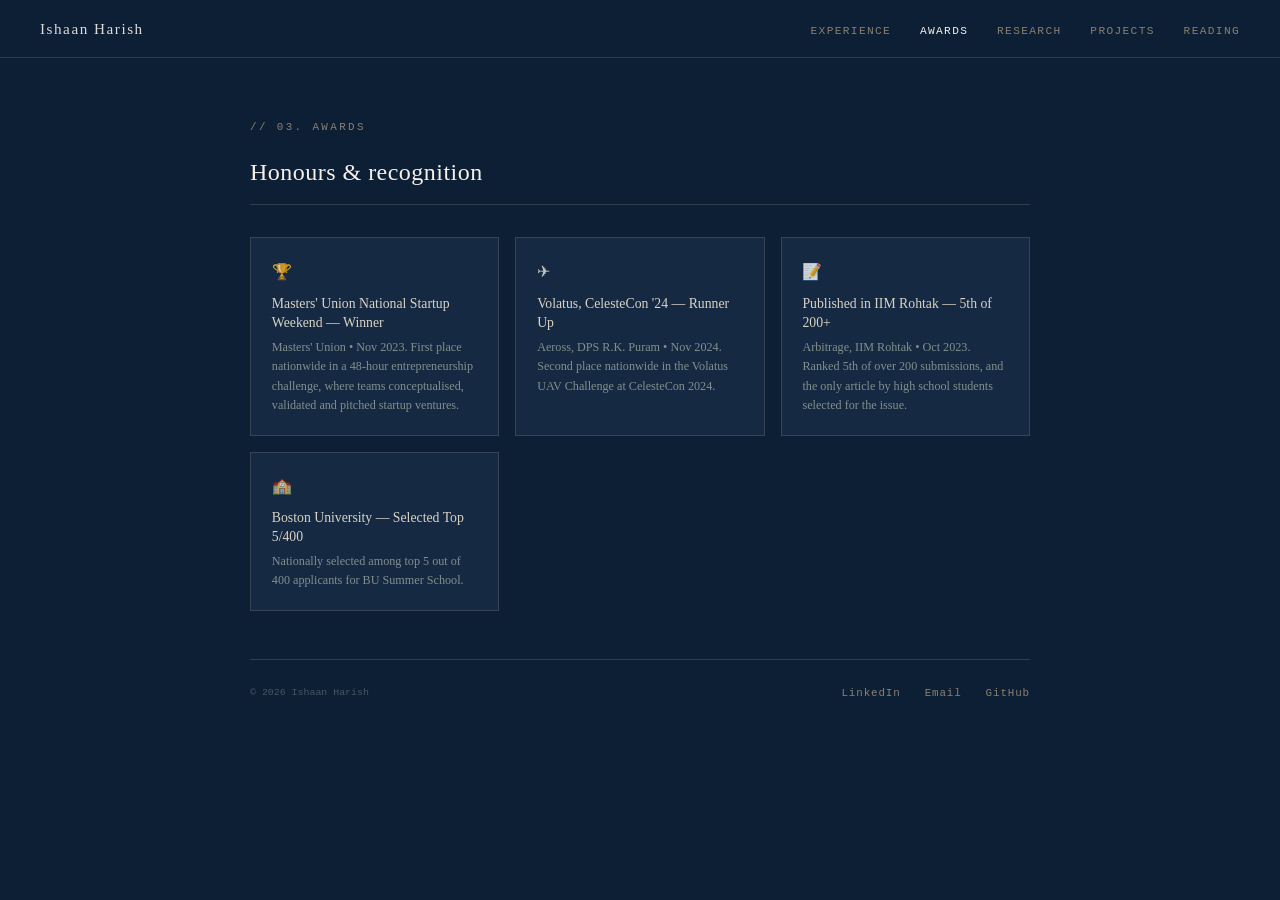
==== commit 337f4fb9: "Update content from LinkedIn Experience: adds Columbia (Wiener-Hopf Monte Carlo, Prof Graeme S. Bake" ====
--- a/awards.html
+++ b/awards.html
@@ -29,18 +29,18 @@
   <div class="awards-grid">
     <div class="award-card">
       <div class="award-icon">&#127942;</div>
-      <p class="award-title">National Startup Weekend &mdash; 1st Place</p>
-      <p class="award-desc">Master's Union &bull; Nov 2023. First place in a national-level team startup competition.</p>
+      <p class="award-title">Masters' Union National Startup Weekend &mdash; Winner</p>
+      <p class="award-desc">Masters' Union &bull; Nov 2023. First place nationwide in a 48-hour entrepreneurship challenge, where teams conceptualised, validated and pitched startup ventures.</p>
     </div>
     <div class="award-card">
       <div class="award-icon">&#9992;</div>
-      <p class="award-title">Volatus Celestecon &mdash; 2nd Place</p>
-      <p class="award-desc">Aeross, DPS R.K. Puram &bull; Nov 2024. National aerospace competition.</p>
+      <p class="award-title">Volatus, CelesteCon '24 &mdash; Runner Up</p>
+      <p class="award-desc">Aeross, DPS R.K. Puram &bull; Nov 2024. Second place nationwide in the Volatus UAV Challenge at CelesteCon 2024.</p>
     </div>
     <div class="award-card">
       <div class="award-icon">&#128221;</div>
-      <p class="award-title">Published in IIM Rohtak &mdash; Top 7/250</p>
-      <p class="award-desc">Finance article selected in Arbitrage journal. Ranked top 7 out of 250 submissions.</p>
+      <p class="award-title">Published in IIM Rohtak &mdash; 5th of 200+</p>
+      <p class="award-desc">Arbitrage, IIM Rohtak &bull; Oct 2023. Ranked 5th of over 200 submissions, and the only article by high school students selected for the issue.</p>
     </div>
     <div class="award-card">
       <div class="award-icon">&#127979;</div>
